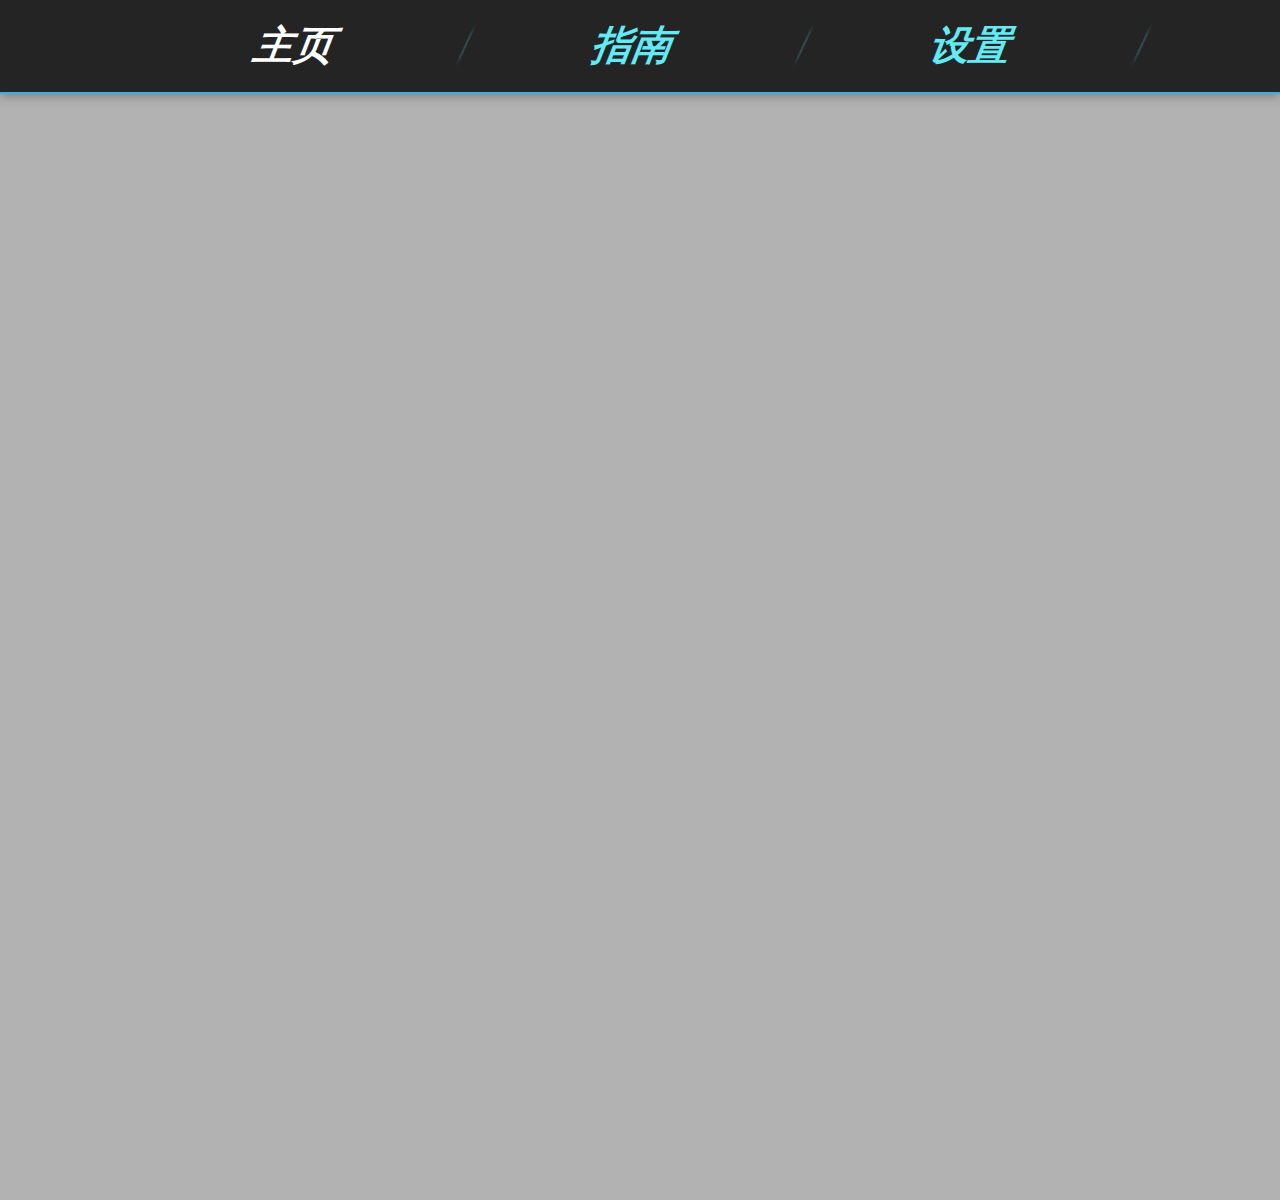
==== pages/index.html @ 0b67ebfc "增加应用信息功能" ====
<!DOCTYPE html>
<html>

<head>
    <meta charset='utf-8'>
    <meta http-equiv="Content-Type" content="text/html; charset=UTF-8">
    <!-- HTTP 1.1 -->
    <meta http-equiv="pragma" content="no-cache">
    <!-- HTTP 1.0 -->
    <meta http-equiv="cache-control" content="no-cache">
    <meta name="applicable-device" content="mobile">
    <meta name="viewport" content="width=device-width,minimum-scale=1.0,maximum-scale=1.0,user-scalable=no">
    <meta name="format-detection" content="telephone=no">
    <meta name="format-detection" content="email=no">
    <meta name="apple-mobile-web-app-capable" content="yes">
    <meta name="apple-mobile-web-status-bar-style" content="black-translucent">

    <title>《崩坏3》漫画</title>
    <link rel="icon" href="https://comic.bh3.com/favicon.ico">
    <link rel="stylesheet" href="../css/index.css">
    <link rel="stylesheet" href="../css/index1.css">
</head>

<body>
    <div id="main-bg"></div>
    <div class="index-container">
        <div class="nav">
            <div class="nav-wrap">
                <div class="nav-list">
                    <div class="nav-list-item active">
                        <div>
                            <div>主页</div>
                        </div>
                    </div>
                    <div class="nav-list-seperator"></div>
                    <div class="nav-list-item">
                        <a href="instructions.html">
                            <div>
                                <div>指南</div>
                            </div>
                        </a>
                    </div>
                    <div class="nav-list-seperator active"></div>
                    <div class="nav-list-item">
                        <a href="settings.html">
                            <div>
                                <div>设置</div>
                            </div>
                        </a>
                    </div>
                </div>
            </div>
        </div>
        <div class="comic-list">
        </div>
        <div class="nav-landscape-padding"></div>
        <div id="version-mark"></div>
    </div>
    <script src="../js/util.js"></script>
    <script src="../js/index.js"></script>
</body>

</html>
---- css/index.css ----
* {
    cursor: url([data-uri]), default;
}

body {
    margin: 0;
}

a {
    text-decoration: none;
    cursor: pointer;
}

a *,
label * {
    cursor: pointer;
}

.index-container {
    background: url(https://www.bh3.com/_nuxt/img/rolebg.6391bd9.jpg) center top no-repeat;
    background-size: cover;
    background-attachment: fixed;
    min-height: 1200px;
    background-blend-mode: darken;
    background-color: rgba(0, 0, 0, 0.3);
}

/* nav */

.nav {
    width: 100%;
    height: 92px;
    background: rgba(0, 0, 0, .8);
    /* position: fixed; */
    top: 0;
    left: 0;
    border-bottom: 2px solid rgba(64, 206, 255, .84);
    -webkit-box-shadow: 0 2px 10px 0 rgba(1, 1, 1, .3);
    box-shadow: 0 2px 10px 0 rgba(1, 1, 1, .3);
    z-index: 998;
    display: -webkit-box;
    display: -ms-flexbox;
    display: flex;
    -webkit-box-align: center;
    -ms-flex-align: center;
    align-items: center;
    -webkit-box-pack: justify;
    -ms-flex-pack: justify;
    justify-content: space-between
}

.nav-wrap {
    display: -webkit-box;
    display: -ms-flexbox;
    display: flex;
    -webkit-box-align: center;
    -ms-flex-align: center;
    align-items: center;
    -webkit-box-pack: justify;
    -ms-flex-pack: justify;
    justify-content: space-between;
    margin: 0 auto;
    width: 100%;
}

.nav .nav-list {
    font-weight: bold;
    color: #62eaf5;
    display: -webkit-box;
    display: -ms-flexbox;
    display: flex;
    font-size: 40px;
    text-align: center;
    margin-left: 10%;
    width: 80%;
    position: relative;
}

.nav .nav-list-item {
    width: 33%;
    cursor: pointer;
    position: relative;
    line-height: 1.2;
}

.nav .nav-list-item div {
    -webkit-transform: skew(-11deg);
    -ms-transform: skew(-11deg);
    transform: skew(-11deg);
    color: #62eaf5;
}

.nav .nav-list-item::after {
    content: "";
    position: absolute;
    width: 25px;
    height: 50px;
    background: url([data-uri]) center center no-repeat;
    background-size: 100% 100%;
    right: -12px;
    top: 50%;
    margin-top: -25px
}

.nav .nav-list-item span {
    font-size: 12px;
    opacity: .3;
    -webkit-transform: skew(-11deg);
    -ms-transform: skew(-11deg);
    transform: skew(-11deg);
    font-weight: bold
}

.nav .nav-list-item.active div,
.nav .nav-list-item:hover {
    color: #fff
}

@media screen and (max-width: 600px) {
    .nav .nav-list {
        font-size: 30px;
        margin-left: 5%;
        width: 90%;
    }
}

.index-title {
    font-size: 3rem;
    font-weight: bold;
    /* color: #96dbff; */
    color: #fff;
    text-align: center;
    padding: 10px 0;
}

.comic-list {
    padding: 10px 20px;
}

@media screen and (min-width: 800px) {
    .comic-list {
        width: 80%;
        margin-left: 10%;
    }
}

/* comic-title */

.comic-title {
    display: -webkit-box;
    display: -ms-flexbox;
    display: flex;
    -webkit-box-align: center;
    -ms-flex-align: center;
    align-items: center;
    -webkit-box-pack: justify;
    -ms-flex-pack: justify;
    justify-content: space-between;
    margin-bottom: 10px;
}

.comic-title>div:first-child {
    font-size: 30px;
    color: #fff;
    -webkit-transform: skew(-11deg);
    -ms-transform: skew(-11deg);
    transform: skew(-11deg);
    font-weight: bold;
    -ms-flex-negative: 0;
    flex-shrink: 0;
    margin-right: 5px;
}

.comic-title>.role-line {
    -webkit-box-flex: 1;
    -ms-flex: 1;
    flex: 1;
    height: 3px;
    background: -o-linear-gradient(right, transparent, rgba(255, 255, 255, 0.5), transparent);
    background: linear-gradient(to left, transparent, rgba(255, 255, 255, 0.5), transparent);
}

.comic-title>div:last-child {
    font-size: 26px;
    opacity: .5;
    font-weight: 400;
    color: #fff;
    -webkit-transform: skew(-11deg);
    -ms-transform: skew(-11deg);
    transform: skew(-11deg);
    -ms-flex-negative: 0;
    flex-shrink: 0;
    margin-left: 5px;
    font-family: Impact, sans-serif;
}

/* comic-item */

.comic-item-deprecated {
    opacity: 0.6;
}

.comic-item-deprecated:hover {
    opacity: 1.0;
}

.comic-title-check {
    display: none;
}

.comic-item-deprecated input {
    display: none;
    position: relative;
}

@media screen and (max-width: 1200px) {
    /* single column */

    .comic-item-deprecated {
        opacity: 1.0;
    }

    .comic-item-deprecated .comic-title {
        cursor: pointer;
    }

    .comic-item-deprecated a {
        display: none;
    }

    .deprecated-check:checked+label+a {
        display: block;
    }

    .comic-title-check {
        -webkit-transform: skew(11deg);
        -ms-transform: skew(11deg);
        transform: skew(11deg);
        display: inline-block;
        user-select: none;
    }

    /*▶ ▷ ◀ ◁ ▲△▼▽ ► ◄ △ ▽*/
    .deprecated-check:checked+label .comic-title-check {
        transform: skew(11deg) rotate(90deg);
    }
}

/* comic-brief */

.comic-brief {
    overflow: hidden;
    margin-bottom: 10px;
}


.comic-cover {
    float: left;
    width: 320px;
    height: 230px;
    border: 1px solid #F5F5F5;
    overflow: hidden;
    border-radius: 8px;
    /* font-size: 0; */
}

.comic-cover img {
    width: 100%;
    display: block;
}

.comic-description {
    font-size: 1.5rem;
    margin-left: 330px;
    line-height: 30px;
    color: #FFF;
    letter-spacing: 2px;
}

.editor-note {
    font-style: italic;
}

@media screen and (max-width: 600px) {
    .comic-title div:first-child {
        font-size: 1.5rem;
    }

    .comic-title div:last-child {
        font-size: 1.2rem;
        /* opacity: .5; */
        /* font-weight: 400; */
    }

    .comic-cover {
        width: 40%;
        height: fit-content;
    }

    .comic-description {
        font-size: 1rem;
        margin-left: 45%;
        line-height: normal;
        letter-spacing: normal;
    }
}

@media screen and (min-width: 1200px) {
    /* double column */

    .comic-cover {
        width: 35%;
        height: 0;
        position: relative;
        padding-bottom: 25.2%;
        max-width: 320px;
        max-height: 230px;
    }

    .comic-cover img {
        width: 100%;
        position: absolute;
    }

    .comic-list {
        display: flex;
        flex-wrap: wrap;
        justify-content: space-between;
        row-gap: 8px;
        column-gap: 4%;
        width: 90%;
        margin-left: 5%;
    }

    .comic-item {
        width: 48%;
        margin-bottom: 0;
    }

    .comic-description {
        margin-left: 37%;
        margin-right: 5%;
    }
}

/* settings */

.popup-wrapper {
    border-radius: 10px;
    padding: 6px;
    background-color: rgba(255, 255, 255, 0.2);
    width: 340px;
    height: 340px;
    position: fixed;
    left: calc(50% - 170px);
    top: calc(50% - 170px);
    backdrop-filter: blur(10px);
}

#menu-config-container {
    width: calc(340px - 10px - 10px);
    height: calc(340px - 10px - 10px);
    display: flex !important;
    flex-direction: column;
    justify-content: space-around;
    background-color: rgba(0, 36, 107, .3);

    /* display: none; */
    border-radius: 10px;
    padding: 10px;
    font-weight: bold;
}

.menu-config-wrapper {
    background-color: rgba(255, 255, 255, .2);
    border-radius: 9px;
    padding: 3px;
}

.menu-config-wrapper>div {
    background-color: rgba(0, 30, 60, .5);
    padding: 10px;
    display: flex;
    flex-direction: row;
    justify-content: space-between;
    border-radius: 6px;
    align-items: center;
    height: 48px;
}

.menu-config-text {}

/* widgets */

.menu-config-text {
    color: white;
    font-size: 20px;
}

.menu-config-wrapper select {
    width: 120px;
    background-color: rgba(52, 152, 219, 0.8);
    color: #fff;
    text-align: center;
    font-size: 20px;
    padding-top: 10px;
    padding-bottom: 10px;
    border-radius: 6px;
    font-weight: bold;
}

.menu-config-wrapper select option {
    appearance: none;
    padding-top: 10px;
    padding-bottom: 10px;
    cursor: default;
}

.menu-config-wrapper input[type="range" i] {
    appearance: none;
    height: 6px;
    margin-bottom: 12px;
    border-radius: 3px;
    background-image: linear-gradient(90deg, rgba(0, 197, 255, 1), rgba(255, 255, 150, 1));
}

.menu-config-wrapper input[type="range" i]::-webkit-slider-thumb {
    appearance: none;
    height: 20px;
    width: 20px;
    background-color: rgba(0, 217, 255, 1);
    border-radius: 10px;
    filter: drop-shadow(0 0 3px rgb(0, 197, 255));
}

.menu-config-wrapper input[type="range" i]::-ms-thumb {
    appearance: none;
    height: 20px;
    width: 20px;
    background-color: rgba(0, 217, 255, 1);
    border-radius: 10px;
    filter: drop-shadow(0 0 3px rgb(0, 197, 255));
}

.menu-config-wrapper input[type="range" i]::-moz-range-thumb {
    appearance: none;
    height: 20px;
    width: 20px;
    background-color: rgba(0, 217, 255, 1);
    border-radius: 10px;
    filter: drop-shadow(0 0 3px rgb(0, 197, 255));
}

.menu-config-wrapper input[type="checkbox" i] {
    appearance: none;
    height: 36px;
    width: 48px;
    background-size: contain;
    background-image: url([data-uri]);
}

.menu-config-wrapper input[type="checkbox" i]:checked {
    background-image: url([data-uri]);
}
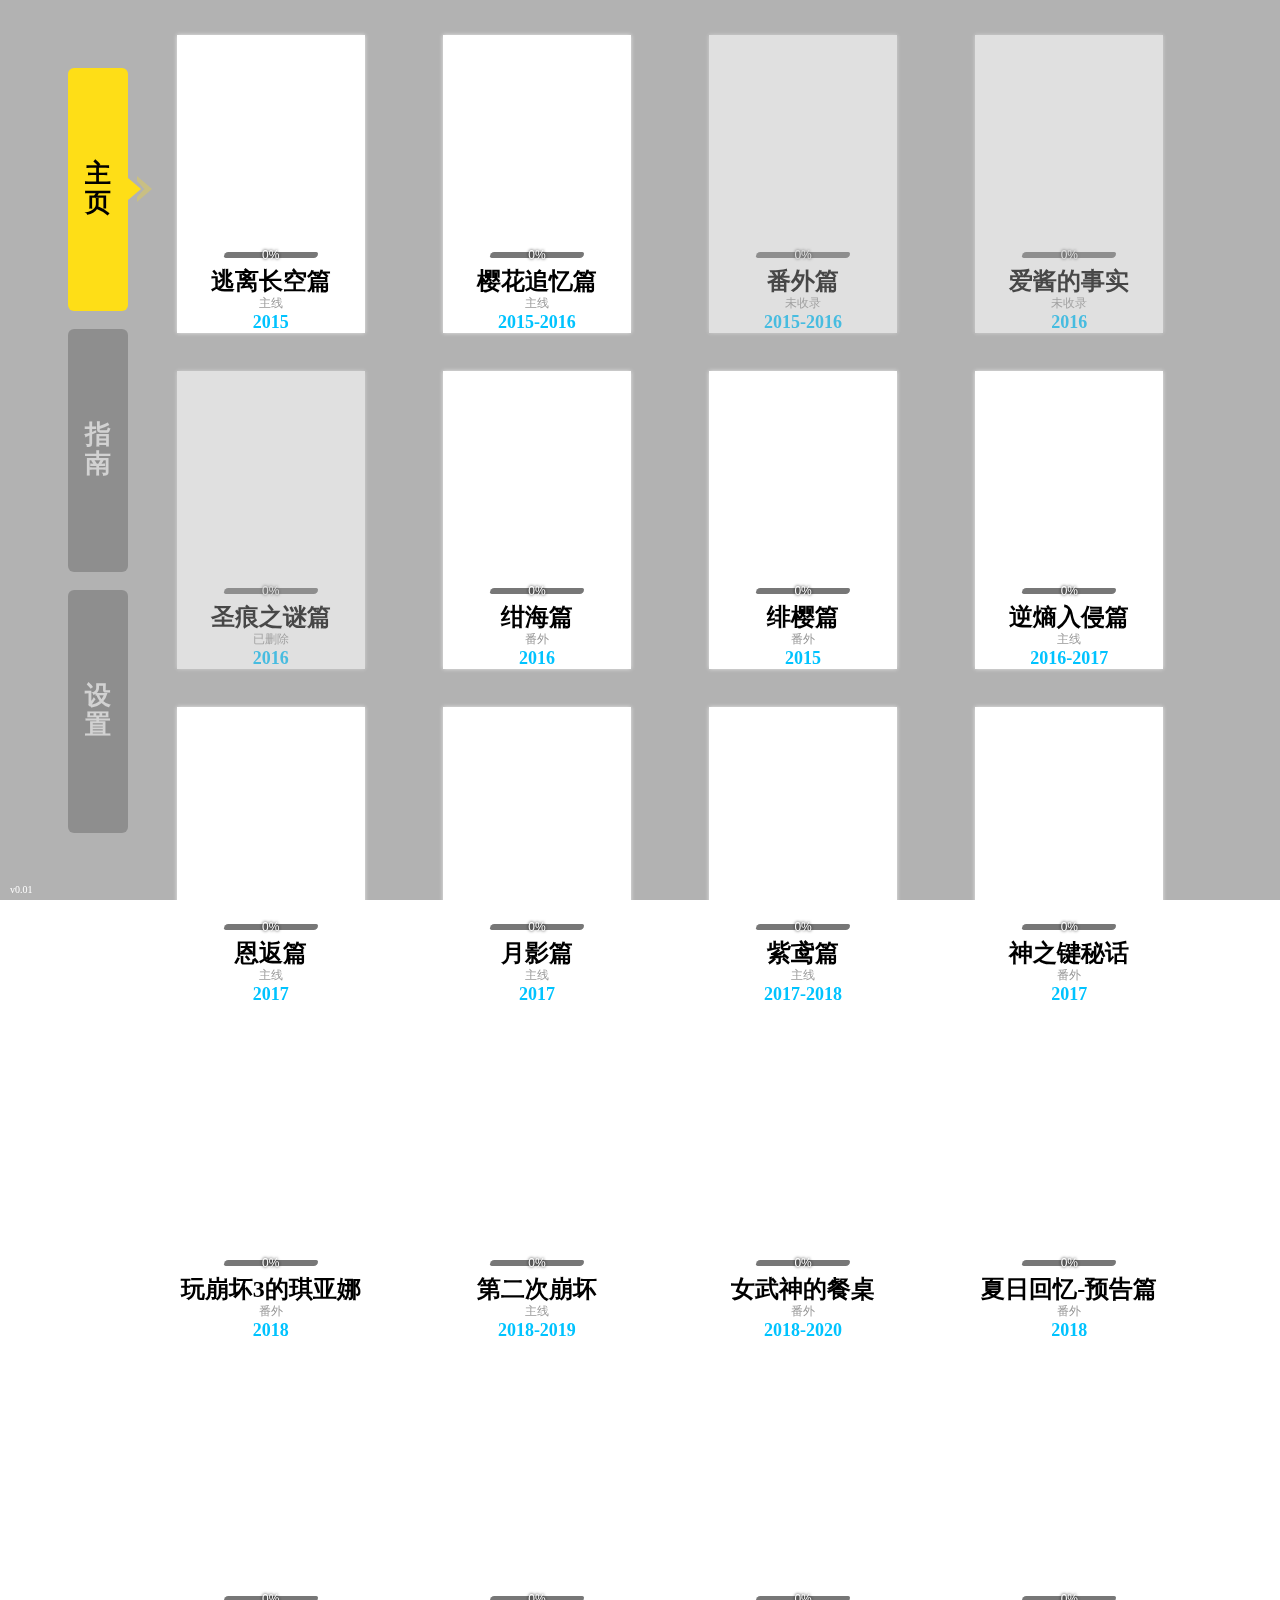
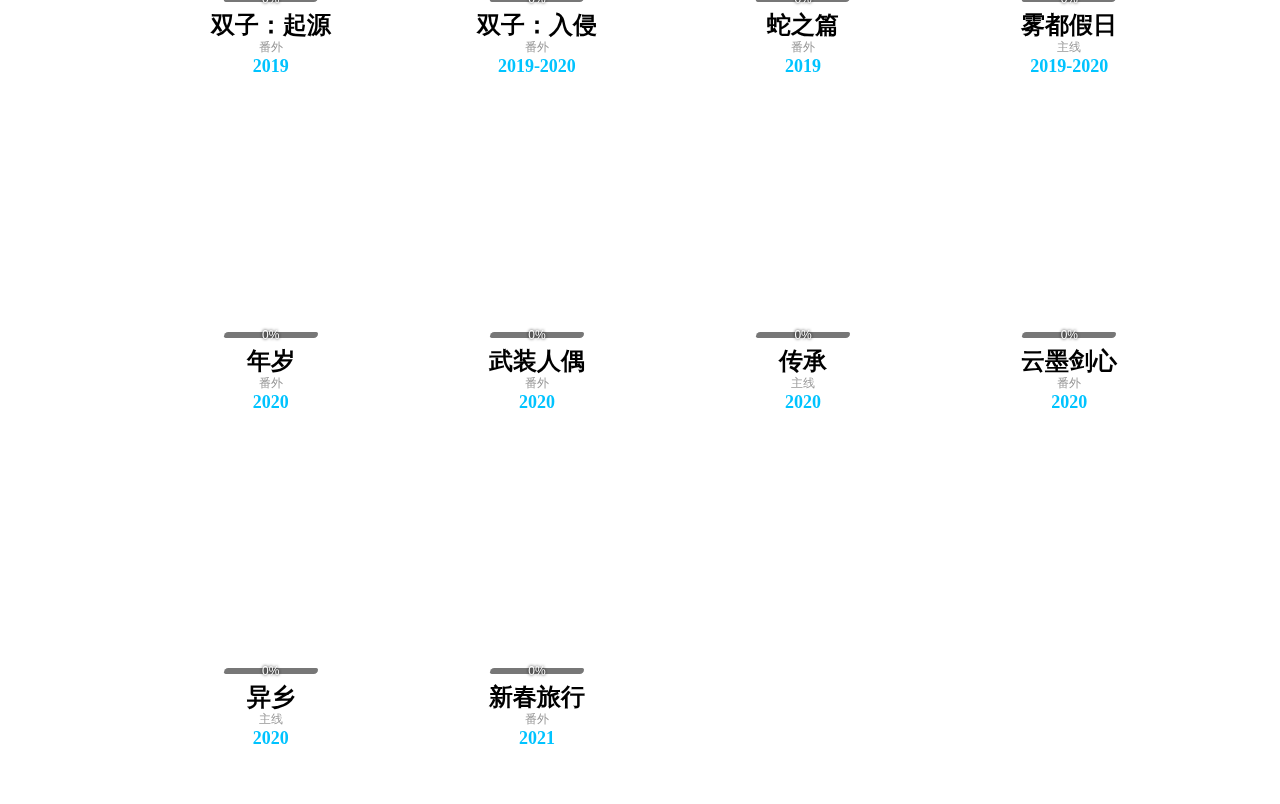
==== commit 94a68c02: "主页整合为单页面" ====
--- a/pages/index.html
+++ b/pages/index.html
@@ -23,37 +23,142 @@
 
 <body>
     <div id="main-bg"></div>
+    <input type="radio" name="page-select" id="page-select-1" value="1" checked>
+    <input type="radio" name="page-select" id="page-select-2" value="2">
+    <input type="radio" name="page-select" id="page-select-3" value="3">
     <div class="index-container">
         <div class="nav">
             <div class="nav-wrap">
                 <div class="nav-list">
-                    <div class="nav-list-item active">
-                        <div>
-                            <div>主页</div>
+                    <label for="page-select-1">
+                        <div class="nav-list-item active">
+                            <div>
+                                <div>主页</div>
+                            </div>
                         </div>
-                    </div>
+                    </label>
                     <div class="nav-list-seperator"></div>
-                    <div class="nav-list-item">
-                        <a href="instructions.html">
+                    <label for="page-select-2">
+                        <div class="nav-list-item">
                             <div>
                                 <div>指南</div>
                             </div>
-                        </a>
-                    </div>
+                        </div>
+                    </label>
                     <div class="nav-list-seperator active"></div>
-                    <div class="nav-list-item">
-                        <a href="settings.html">
+                    <label for="page-select-3">
+                        <div class="nav-list-item">
                             <div>
                                 <div>设置</div>
                             </div>
-                        </a>
-                    </div>
+                        </div>
+                    </label>
                 </div>
             </div>
         </div>
         <div class="comic-list">
         </div>
-        <div class="nav-landscape-padding"></div>
+        <div class="instructions-wrapper">
+            <h1 style="color: #fff;">施工中</h1>
+            <div class="nav-landscape-padding"></div>
+        </div>
+        <div class="config-page-wrapper">
+            <div id="config-page-container">
+                <input type="checkbox" id="check-config-about">
+                <label for="check-config-about">
+                    <div class="menu-config-wrapper config-fold-wrapper">
+                        <div>
+                            <div class="menu-config-text">
+                                关于
+                            </div>
+                            <div>
+                                <div class="fold-marker">
+                                    <svg class="fold-icon" xmlns="http://www.w3.org/2000/svg" viewBox="0 0 48 48">
+                                        <path d="M30.83 14.83L28 12 16 24l12 12 2.83-2.83L21.66 24z" />
+                                    </svg>
+                                </div>
+                            </div>
+                        </div>
+                    </div>
+                </label>
+                <div class="menu-config-wrapper folded">
+                    <div>
+                        <div class="config-about-text">
+                            123123123123123123123123123123123123123<br/>
+                            123123123123123123123123123123123123123<br/>
+                            123123123123123123123123123123123123123<br/>
+                            123123123123123123123123123123123123123<br/>
+                            123123123123123123123123123123123123123<br/>
+                        </div>
+                        <div style="display: none;"></div>
+                    </div>
+                </div>
+                <div class="menu-config-wrapper">
+                    <div>
+                        <div class="menu-config-text" id="menu-config-width-text">
+                            竖版图片宽度
+                        </div>
+                        <div>
+                            <input type="range" id="menu-config-width" value="50" min="20" max="100" step="5">
+                        </div>
+                    </div>
+                </div>
+                <div class="menu-config-wrapper">
+                    <div>
+                        <div class="menu-config-text" id="menu-config-bg-text">
+                            阅读背景颜色
+                        </div>
+                        <div>
+                            <select name="bg-color" id="menu-config-bg">
+                                <option value="#fff" id="menu-config-bg-1">白色</option>
+                                <option value="#000" id="menu-config-bg-2">黑色</option>
+                            </select>
+                        </div>
+                    </div>
+                </div>
+                <div class="menu-config-wrapper">
+                    <div>
+                        <div class="menu-config-text" id="menu-config-bgm-switch-text">
+                            背景音乐开关
+                        </div>
+                        <div>
+                            <input type="checkbox" name="bgm-switch" id="menu-config-bgm-switch" checked="1">
+                        </div>
+                    </div>
+                </div>
+                <div class="menu-config-wrapper">
+                    <div>
+                        <div class="menu-config-text" id="menu-config-volume-text">
+                            背景音乐音量
+                        </div>
+                        <div>
+                            <input type="range" id="menu-config-bgm-volume" value="100" min="0" max="100" step="5">
+                        </div>
+                    </div>
+                </div>
+                <div class="menu-config-wrapper">
+                    <div>
+                        <div class="menu-config-text" id="menu-config-voice-text">
+                            语音音量
+                        </div>
+                        <div>
+                            <input type="range" id="menu-config-voice-volume" value="100" min="0" max="100" step="5">
+                        </div>
+                    </div>
+                </div>
+                <div class="menu-config-wrapper">
+                    <div>
+                        <div class="menu-config-text">
+                            清除本地数据
+                        </div>
+                        <div>
+                            <div class="fold-marker"></div>
+                        </div>
+                    </div>
+                </div>
+                <div class="nav-landscape-padding"></div>
+            </div>
+        </div>
         <div id="version-mark"></div>
     </div>
     <script src="../js/util.js"></script>
--- a/css/index.css
+++ b/css/index.css
@@ -2,8 +2,17 @@
     cursor: url([data-uri]), default;
 }
 
+html {
+    width: 100%;
+    height: 100%;
+    overflow: hidden;
+}
+
 body {
     margin: 0;
+    user-select: none;
+    width: 100%;
+    height: 100%;
 }
 
 a {
@@ -16,139 +25,327 @@
     cursor: pointer;
 }
 
-.index-container {
+#main-bg {
+    position: fixed;
+    z-index: -1;
+    width: 100%;
+    height: 100%;
     background: url(https://www.bh3.com/_nuxt/img/rolebg.6391bd9.jpg) center top no-repeat;
     background-size: cover;
     background-attachment: fixed;
-    min-height: 1200px;
     background-blend-mode: darken;
     background-color: rgba(0, 0, 0, 0.3);
 }
 
-/* nav */
-
-.nav {
+.index-container {
     width: 100%;
-    height: 92px;
-    background: rgba(0, 0, 0, .8);
-    /* position: fixed; */
-    top: 0;
-    left: 0;
-    border-bottom: 2px solid rgba(64, 206, 255, .84);
-    -webkit-box-shadow: 0 2px 10px 0 rgba(1, 1, 1, .3);
-    box-shadow: 0 2px 10px 0 rgba(1, 1, 1, .3);
-    z-index: 998;
-    display: -webkit-box;
-    display: -ms-flexbox;
-    display: flex;
-    -webkit-box-align: center;
-    -ms-flex-align: center;
-    align-items: center;
-    -webkit-box-pack: justify;
-    -ms-flex-pack: justify;
-    justify-content: space-between
-}
-
-.nav-wrap {
-    display: -webkit-box;
-    display: -ms-flexbox;
-    display: flex;
-    -webkit-box-align: center;
-    -ms-flex-align: center;
-    align-items: center;
-    -webkit-box-pack: justify;
-    -ms-flex-pack: justify;
-    justify-content: space-between;
-    margin: 0 auto;
-    width: 100%;
-}
-
-.nav .nav-list {
-    font-weight: bold;
-    color: #62eaf5;
-    display: -webkit-box;
-    display: -ms-flexbox;
-    display: flex;
-    font-size: 40px;
-    text-align: center;
-    margin-left: 10%;
-    width: 80%;
-    position: relative;
-}
-
-.nav .nav-list-item {
-    width: 33%;
-    cursor: pointer;
-    position: relative;
-    line-height: 1.2;
-}
-
-.nav .nav-list-item div {
-    -webkit-transform: skew(-11deg);
-    -ms-transform: skew(-11deg);
-    transform: skew(-11deg);
-    color: #62eaf5;
-}
-
-.nav .nav-list-item::after {
-    content: "";
-    position: absolute;
-    width: 25px;
-    height: 50px;
-    background: url([data-uri]) center center no-repeat;
-    background-size: 100% 100%;
-    right: -12px;
-    top: 50%;
-    margin-top: -25px
-}
-
-.nav .nav-list-item span {
-    font-size: 12px;
-    opacity: .3;
-    -webkit-transform: skew(-11deg);
-    -ms-transform: skew(-11deg);
-    transform: skew(-11deg);
-    font-weight: bold
-}
-
-.nav .nav-list-item.active div,
-.nav .nav-list-item:hover {
-    color: #fff
-}
-
-@media screen and (max-width: 600px) {
+    height: 100%;
+}
+
+/* navigation */
+
+@media screen and (max-width: 800px) {
+    .nav {
+        width: 100%;
+        height: 80px;
+        background: rgba(0, 0, 0, .8);
+        position: fixed;
+        bottom: 0;
+        left: 0;
+        border-top: 2px solid #fede17;
+        z-index: 998;
+        display: flex;
+        align-items: center;
+        justify-content: space-around
+    }
+
+    .nav-wrap {
+        display: flex;
+        align-items: center;
+        justify-content: space-around;
+        flex-direction: row-reverse;
+        justify-content: flex-start;
+        width: 100%;
+        height: 100%;
+    }
+
     .nav .nav-list {
+        position: relative;
+        height: 100%;
+        width: 80%;
+        max-width: 800px;
+        font-weight: bold;
+        color: #62eaf5;
         font-size: 30px;
-        margin-left: 5%;
-        width: 90%;
+        text-align: center;
+        display: flex;
+        flex-direction: row-reverse;
+        justify-content: flex-start;
+    }
+
+    .nav .nav-list>label {
+        width: calc(34% - 15px - 3px);
+        height: 100%;
+    }
+
+    .nav .nav-list label:first-child {
+        width: calc(32% + 30px);
+        height: 100%;
+        margin-right: -30px;
+    }
+
+    .nav .nav-list label:first-child>div>div {
+        margin-right: 10px;
+    }
+
+    .nav .nav-list-item {
+        width: 100%;
+        height: 100%;
+        position: relative;
+        display: flex;
+        align-items: center;
+        justify-content: space-around;
+        transform: skew(-15deg);
+        cursor: pointer;
+        margin-left: -1.5px;
+        margin-right: -1.5px;
+    }
+
+    .nav .nav-list-item>div,
+    .nav .nav-list-item>a>div {
+        color: #d2d2d2;
+        transform: skew(15deg);
+        width: 100%;
+    }
+
+    .nav .nav-list-item>a {
+        width: 100%;
+        height: 100%;
+    }
+
+    .nav .nav-list-item>a>div {
+        display: flex;
+        align-items: center;
+        justify-content: space-around;
+        height: 100%;
+    }
+
+    .nav .nav-list-item.active {
+        background-color: #fede17;
+        cursor: unset;
+    }
+
+    .nav .nav-list-item.active div {
+        color: #000;
+    }
+
+    .nav .nav-list-seperator {
+        height: 100%;
+        width: 3px;
+        transform: skew(-15deg);
+        background-image: none;
+    }
+
+    .nav .nav-list-seperator.active {
+        background-image: linear-gradient(transparent 0% 20%, rgba(127, 127, 127, 0.5) 20% 80%, transparent 80% 100%);
+    }
+
+    .nav-landscape-padding {
+        height: 80px;
+    }
+}
+
+@media screen and (min-width: 800px) {
+    .nav {
+        width: 10%;
+        min-width: calc(120px - 20px);
+        height: 100%;
+        position: fixed;
+        bottom: 0;
+        left: 0;
+        border-top: 2px solid #fede17;
+        z-index: 998;
+        display: flex;
+        align-items: center;
+        justify-content: space-around
+    }
+
+    .nav-wrap {
+        display: flex;
+        align-items: center;
+        justify-content: space-around;
+        flex-direction: column;
+        justify-content: flex-start;
+        width: 100%;
+        height: 100%;
+    }
+
+    .nav .nav-list {
+        position: relative;
+        height: 100%;
+        width: 100%;
+        font-weight: bold;
+        color: #62eaf5;
+        font-size: 26px;
+        text-align: center;
+        display: flex;
+        flex-direction: column;
+        justify-content: center;
+        align-items: flex-end;
+    }
+
+    .nav .nav-list label {
+        width: 60px;
+        height: 27%;
+    }
+
+    .nav .nav-list-item {
+        /* width: 60px; */
+        /* height: 27%; */
+        width: 100%;
+        height: 100%;
+        position: relative;
+        display: flex;
+        align-items: center;
+        justify-content: space-around;
+        cursor: pointer;
+        background-color: rgba(0, 0, 0, 0.2);
+        border-radius: 6px;
+        margin-right: 36px;
+    }
+
+    .nav .nav-list-item>div,
+    .nav .nav-list-item>a>div {
+        color: #d2d2d2;
+        width: 100%;
+    }
+
+    .nav .nav-list-item>div>div,
+    .nav .nav-list-item>a>div>div {
+        width: 40px;
+        word-wrap: break-word;
+        text-align: center;
+        line-height: 1.1;
+    }
+
+    .nav .nav-list-item>a {
+        width: 100%;
+        height: 100%;
+    }
+
+    .nav .nav-list-item>div,
+    .nav .nav-list-item>a>div {
+        display: flex;
+        align-items: center;
+        justify-content: space-around;
+        height: 100%;
+        width: 100%;
+    }
+
+    .nav .nav-list-item.active {
+        background-color: #fede17;
+        cursor: unset;
+    }
+
+    .nav .nav-list-item.active:after {
+        content: ' ';
+        width: 26px;
+        height: 26px;
+        position: absolute;
+        left: 100%;
+        background-repeat: no-repeat;
+        background-size: contain;
+        background-image: url([data-uri]);
+    }
+
+    .nav .nav-list-item.active div {
+        color: #000;
+    }
+
+    .nav .nav-list-seperator {
+        height: 2%;
+        width: 100%;
+        background-image: none;
+    }
+
+    .nav-landscape-padding {
+        height: 0px;
     }
 }
 
 .index-title {
     font-size: 3rem;
     font-weight: bold;
-    /* color: #96dbff; */
     color: #fff;
     text-align: center;
     padding: 10px 0;
 }
 
 .comic-list {
-    padding: 10px 20px;
+    position: absolute;
+    display: flex;
+    visibility: hidden;
+    transform: translateY(60px);
+    flex-wrap: wrap;
+    justify-content: space-between;
+    opacity: 0.1;
+}
+
+@media screen and (max-width: 800px) {
+    .comic-list {
+        padding: 10px 20px;
+    }
 }
 
 @media screen and (min-width: 800px) {
     .comic-list {
         width: 80%;
-        margin-left: 10%;
-    }
+        margin-left: calc(max(10% + 30px, 130px));
+        padding-top: 20px;
+    }
+}
+
+/* navigation select */
+
+body>input {
+    display: none;
+}
+
+#page-select-1:checked+*+*+div .comic-list {
+    visibility: visible;
+    opacity: 1;
+    transform: translateY(0);
+    transition: transform 250ms ease-out, opacity 250ms linear;
+}
+
+#page-select-2:checked+*+div .instructions-wrapper {
+    visibility: visible;
+    opacity: 1;
+    transform: translateY(0);
+    transition: transform 250ms ease-out, opacity 250ms linear;
+}
+
+#page-select-3:checked+div .config-page-wrapper {
+    visibility: visible;
+    opacity: 1;
+    transform: translateY(0);
+    transition: transform 250ms ease-out, opacity 250ms linear;
+}
+
+/* version mark */
+
+#version-mark {
+    position: fixed;
+    left: 10px;
+    bottom: 5px;
+    color: #fff;
+    font-size: 10px;
+    z-index: 1000;
 }
 
 /* comic-title */
 
 .comic-title {
-    display: -webkit-box;
-    display: -ms-flexbox;
     display: flex;
     -webkit-box-align: center;
     -ms-flex-align: center;
@@ -176,7 +373,6 @@
     -ms-flex: 1;
     flex: 1;
     height: 3px;
-    background: -o-linear-gradient(right, transparent, rgba(255, 255, 255, 0.5), transparent);
     background: linear-gradient(to left, transparent, rgba(255, 255, 255, 0.5), transparent);
 }
 
@@ -323,13 +519,8 @@
     }
 
     .comic-list {
-        display: flex;
-        flex-wrap: wrap;
-        justify-content: space-between;
         row-gap: 8px;
         column-gap: 4%;
-        width: 90%;
-        margin-left: 5%;
     }
 
     .comic-item {
@@ -343,7 +534,21 @@
     }
 }
 
-/* settings */
+/* instructions */
+
+.instructions-wrapper {
+    position: absolute;
+    display: flex;
+    visibility: hidden;
+    transform: translateY(60px);
+    opacity: 0.1;
+}
+
+/* settings in window */
+
+#menu-config-window {
+    display: none;
+}
 
 .popup-wrapper {
     border-radius: 10px;
@@ -377,6 +582,13 @@
     padding: 3px;
 }
 
+.menu-config-wrapper>div>:last-child {
+    display: flex;
+    align-items: center;
+    /* justify-content: space-around; */
+    justify-content: flex-end;
+}
+
 .menu-config-wrapper>div {
     background-color: rgba(0, 30, 60, .5);
     padding: 10px;
@@ -388,13 +600,115 @@
     height: 48px;
 }
 
-.menu-config-text {}
+.menu-config-text:before {
+    content: ' ';
+    width: 22px;
+    height: 20px;
+    margin-left: 10px;
+    margin-right: 10px;
+    opacity: 0.3;
+    background-size: contain;
+    background-repeat: no-repeat;
+    background-position: center;
+    background-image: url([data-uri]);
+}
+
+/* settings in page */
+
+.config-page-wrapper {
+    position: absolute;
+    display: flex;
+    visibility: hidden;
+    transform: translateY(60px);
+    opacity: 0.1;
+    width: 100%;
+    align-items: center;
+    justify-content: space-around;
+}
+
+#config-page-container {
+    width: 80%;
+    max-width: 800px;
+    display: flex;
+    flex-direction: column;
+    justify-content: space-around;
+    font-weight: bold;
+    margin-top: 20px;
+    margin-bottom: 20px;
+}
+
+#config-page-container .menu-config-wrapper {
+    margin-top: 3px;
+    margin-bottom: 3px;
+}
+
+#config-page-container .menu-config-wrapper>div>:last-child {
+    width: 35%;
+}
+
+#config-page-container .menu-config-wrapper input[type="range" i] {
+    width: 100%;
+}
+
+.fold-marker {
+    height: 32px;
+    transform: rotate(0);
+    transition: transform 100ms ease-in-out;
+}
+
+.fold-icon {
+    width: 32px;
+    height: 32px;
+    fill: #fff;
+}
+
+.config-fold-wrapper:hover>div {
+    background-color: rgba(0, 45, 90, .5);
+}
+
+#config-page-container>input[type="checkbox"] {
+    display: none;
+}
+
+.menu-config-wrapper.folded {
+    height: 0;
+    padding: 0;
+    overflow: hidden;
+    transition: height 200ms ease-in-out, padding 200ms ease-in-out;
+}
+
+.menu-config-wrapper.folded>div {
+    height: calc(100% - 20px - 6px);
+    margin: 3px;
+    overflow: auto;
+}
+
+#config-page-container>input[type="checkbox"]:checked+label+div {
+    height: 300px;
+    /* padding: 3px; */
+    transition: height 200ms ease-in-out, padding 200ms ease-in-out;
+}
+
+#config-page-container>input[type="checkbox"]:checked+label .fold-marker {
+    transform: rotate(-90deg);
+    transition: transform 100ms ease-in-out;
+}
+
+.config-about-text {
+    color: #fff;
+    font-weight: bold;
+    font-size: 28px;
+    width: 100%;
+    overflow-wrap: break-word;
+}
 
 /* widgets */
 
 .menu-config-text {
     color: white;
-    font-size: 20px;
+    font-size: 18px;
+    display: flex;
+    align-items: center;
 }
 
 .menu-config-wrapper select {
@@ -418,9 +732,8 @@
 
 .menu-config-wrapper input[type="range" i] {
     appearance: none;
-    height: 6px;
-    margin-bottom: 12px;
-    border-radius: 3px;
+    height: 4px;
+    border-radius: 2px;
     background-image: linear-gradient(90deg, rgba(0, 197, 255, 1), rgba(255, 255, 150, 1));
 }
 
--- a/css/index1.css
+++ b/css/index1.css
@@ -0,0 +1,170 @@
+.comic-list.style-1 {
+    flex-wrap: wrap;
+    justify-content: space-around;
+}
+
+.comic-list.style-1>i {
+    width: 188px;
+    margin-left: 5px;
+    margin-right: 5px;
+}
+
+.comic-item-deprecated-1 {
+    opacity: 0.6;
+}
+
+.comic-item-deprecated-1:hover {
+    opacity: 1.0;
+}
+
+.comic-item-1 {
+    width: 188px;
+    filter: drop-shadow(0 0 2px rgba(255, 255, 255, 0.7));
+    margin-top: 15px;
+    margin-bottom: 15px;
+    margin-left: 5px;
+    margin-right: 5px;
+}
+
+.comic-brief-1 {
+    background-color: #fff;
+    color: #000;
+}
+
+.comic-cover-1 {
+    float: none;
+    width: 188px;
+    height: 230px;
+    overflow: hidden;
+    border-radius: 0;
+    /* font-size: 0; */
+    text-align: center;
+    background-size: cover;
+    background-position: center;
+}
+
+.comic-cover-wrapper-1 {
+    position: relative;
+    float: left;
+    left: -50%;
+}
+
+.comic-cover-1 img {
+    height: 230px;
+    display: block;
+}
+
+.comic-title-1 {
+    text-align: center;
+}
+
+.comic-title-1 .comic-title-main {
+    font-size: 24px;
+    font-weight: bold;
+}
+
+.comic-title-1 .comic-title-type {
+    font-size: 12px;
+    color: #999;
+    margin-top: -2px;
+}
+
+.comic-title-1 .comic-title-date {
+    font-size: 18px;
+    font-weight: bold;
+    color: rgb(0, 195, 255);
+}
+
+.comic-title-1 .comic-title-progress-wrapper {
+    height: 0;
+}
+
+.comic-title-1 .comic-title-progress {
+    position: relative;
+    top: -10px;
+    width: 50%;
+    left: 25%;
+    display: flex;
+    align-items: center;
+}
+
+.comic-title-1 .comic-title-progress-bar {
+    position: absolute;
+    height: 6px;
+    width: 100%;
+    border-radius: 5px 2px 5px 2px;
+    background-color: #777;
+}
+
+.comic-title-1 .comic-title-progress-bar::before {
+    display: block;
+    counter-reset: progress var(--precent);
+    content: ' ';
+    width: calc(1% * var(--precent));
+    background-color: rgb(126, 204, 66);
+    white-space: nowrap;
+    overflow: hidden;
+    height: 6px;
+    border-radius: 5px 2px 5px 2px;
+}
+
+.comic-title-1 .comic-title-progress-text {
+    position: absolute;
+    font-size: 12px;
+    color: #fff;
+    width: 100%;
+    filter: drop-shadow(0 0 1.5px rgb(0, 0, 0));
+    font-family: Impact, Haettenschweiler, 'Arial Narrow Bold', sans-serif;
+}
+
+@media screen and (max-width: 500px) {
+    .comic-item-1 {
+        width: calc(50% - 10px) !important;
+    }
+
+    .comic-cover-1 {
+        height: auto !important;
+        width: auto !important;
+        padding-top: 122%;
+    }
+
+    .comic-title-1 .comic-title-main {
+        font-size: 20px;
+    }
+
+    .comic-title-1 .comic-title-type {
+        font-size: 10px;
+    }
+
+    .comic-title-1 .comic-title-date {
+        font-size: 16px;
+    }
+}
+
+@media screen and (max-width: 400px) {
+    .comic-title-1 .comic-title-main {
+        font-size: 18px;
+    }
+
+    .comic-title-1 .comic-title-type {
+        font-size: 9px;
+    }
+
+    .comic-title-1 .comic-title-date {
+        font-size: 14px;
+    }
+}
+
+@media screen and (max-width: 300px) {
+    .comic-title-1 .comic-title-main {
+        font-size: 14px;
+    }
+
+    .comic-title-1 .comic-title-type {
+        font-size: 7px;
+    }
+
+    .comic-title-1 .comic-title-date {
+        font-size: 10px;
+    }
+}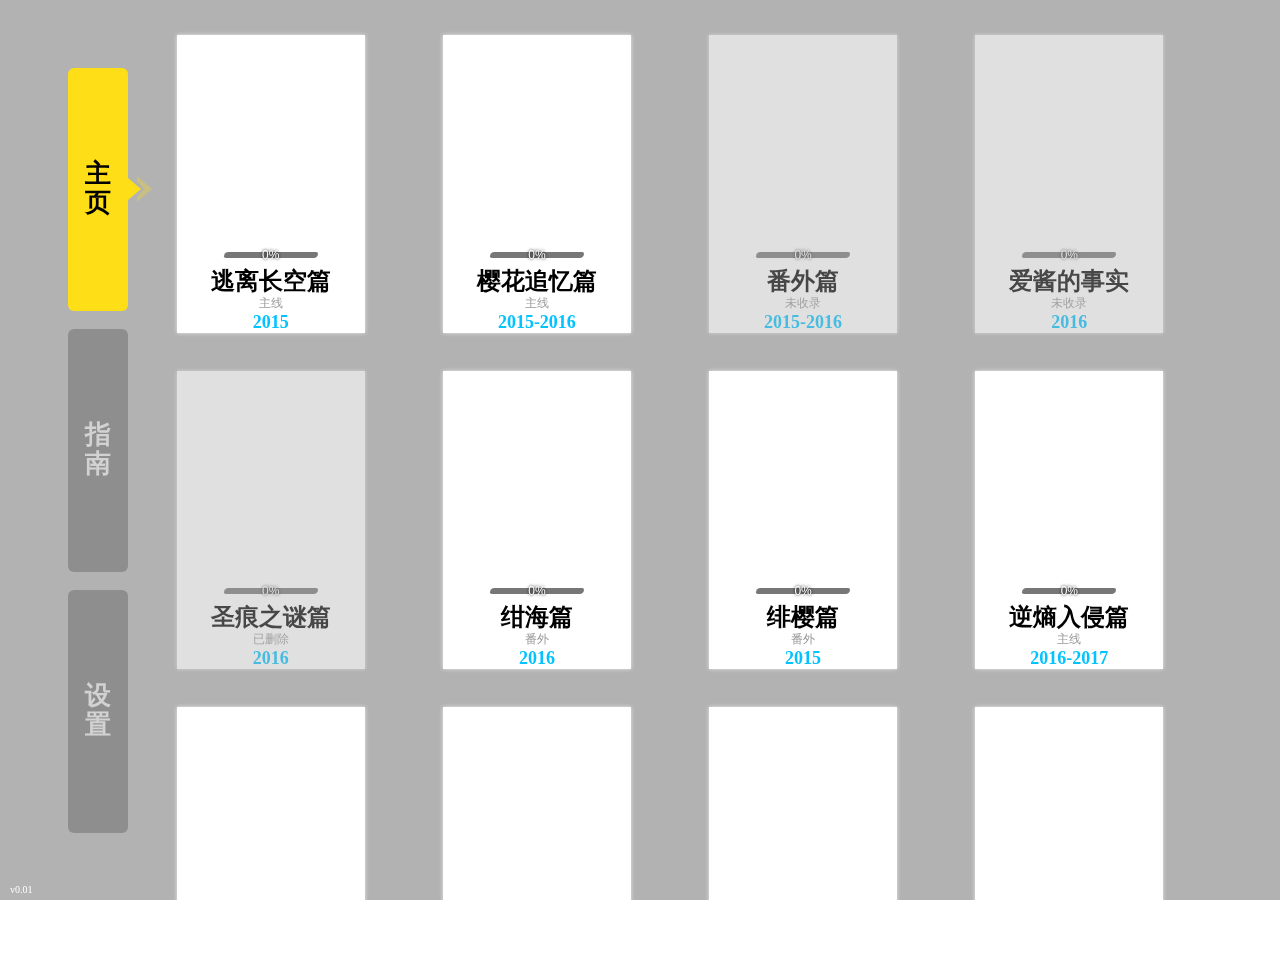
==== commit f6766a1f: "修复导航样式" ====
--- a/pages/index.html
+++ b/pages/index.html
@@ -17,6 +17,7 @@
 
     <title>《崩坏3》漫画</title>
     <link rel="icon" href="https://comic.bh3.com/favicon.ico">
+    <link rel="stylesheet" href="../css/ui.css">
     <link rel="stylesheet" href="../css/index.css">
     <link rel="stylesheet" href="../css/index1.css">
 </head>
@@ -31,13 +32,13 @@
             <div class="nav-wrap">
                 <div class="nav-list">
                     <label for="page-select-1">
-                        <div class="nav-list-item active">
+                        <div class="nav-list-item">
                             <div>
                                 <div>主页</div>
                             </div>
                         </div>
                     </label>
-                    <div class="nav-list-seperator"></div>
+                    <div class="nav-list-seperator" id="nav-list-seperator-1"></div>
                     <label for="page-select-2">
                         <div class="nav-list-item">
                             <div>
@@ -45,7 +46,7 @@
                             </div>
                         </div>
                     </label>
-                    <div class="nav-list-seperator active"></div>
+                    <div class="nav-list-seperator" id="nav-list-seperator-2"></div>
                     <label for="page-select-3">
                         <div class="nav-list-item">
                             <div>
@@ -56,107 +57,115 @@
                 </div>
             </div>
         </div>
-        <div class="comic-list">
+        <div class="comic-list-wrapper">
+            <div class="comic-list">
+            </div>
+            <div class="nav-landscape-padding"></div>
         </div>
         <div class="instructions-wrapper">
-            <h1 style="color: #fff;">施工中</h1>
-            <div class="nav-landscape-padding"></div>
+            <div class="instructions-page">
+                <h1 style="color: #fff;">施工中</h1>
+                <div class="nav-landscape-padding"></div>
+            </div>
         </div>
         <div class="config-page-wrapper">
-            <div id="config-page-container">
-                <input type="checkbox" id="check-config-about">
-                <label for="check-config-about">
-                    <div class="menu-config-wrapper config-fold-wrapper">
-                        <div>
-                            <div class="menu-config-text">
-                                关于
-                            </div>
+            <div class="config-page">
+                <div id="config-page-container">
+                    <input type="checkbox" id="check-config-about">
+                    <label for="check-config-about">
+                        <div class="menu-config-wrapper config-fold-wrapper">
                             <div>
-                                <div class="fold-marker">
-                                    <svg class="fold-icon" xmlns="http://www.w3.org/2000/svg" viewBox="0 0 48 48">
-                                        <path d="M30.83 14.83L28 12 16 24l12 12 2.83-2.83L21.66 24z" />
-                                    </svg>
+                                <div class="menu-config-text">
+                                    关于
+                                </div>
+                                <div>
+                                    <div class="fold-marker">
+                                        <svg class="fold-icon" xmlns="http://www.w3.org/2000/svg" viewBox="0 0 48 48">
+                                            <path d="M30.83 14.83L28 12 16 24l12 12 2.83-2.83L21.66 24z" />
+                                        </svg>
+                                    </div>
                                 </div>
                             </div>
                         </div>
-                    </div>
-                </label>
-                <div class="menu-config-wrapper folded">
-                    <div>
-                        <div class="config-about-text">
-                            123123123123123123123123123123123123123<br/>
-                            123123123123123123123123123123123123123<br/>
-                            123123123123123123123123123123123123123<br/>
-                            123123123123123123123123123123123123123<br/>
-                            123123123123123123123123123123123123123<br/>
-                        </div>
-                        <div style="display: none;"></div>
-                    </div>
-                </div>
-                <div class="menu-config-wrapper">
-                    <div>
-                        <div class="menu-config-text" id="menu-config-width-text">
-                            竖版图片宽度
-                        </div>
+                    </label>
+                    <div class="menu-config-wrapper folded">
                         <div>
-                            <input type="range" id="menu-config-width" value="50" min="20" max="100" step="5">
+                            <div class="config-about-text">
+                                123123123123123123123123123123123123123<br />
+                                123123123123123123123123123123123123123<br />
+                                123123123123123123123123123123123123123<br />
+                                123123123123123123123123123123123123123<br />
+                                123123123123123123123123123123123123123<br />
+                            </div>
+                            <div style="display: none;"></div>
                         </div>
                     </div>
-                </div>
-                <div class="menu-config-wrapper">
-                    <div>
-                        <div class="menu-config-text" id="menu-config-bg-text">
-                            阅读背景颜色
-                        </div>
+                    <div class="menu-config-wrapper">
                         <div>
-                            <select name="bg-color" id="menu-config-bg">
-                                <option value="#fff" id="menu-config-bg-1">白色</option>
-                                <option value="#000" id="menu-config-bg-2">黑色</option>
-                            </select>
+                            <div class="menu-config-text" id="menu-config-width-text">
+                                竖版图片宽度
+                            </div>
+                            <div>
+                                <input type="range" id="menu-config-width" value="50" min="20" max="100" step="5">
+                            </div>
                         </div>
                     </div>
-                </div>
-                <div class="menu-config-wrapper">
-                    <div>
-                        <div class="menu-config-text" id="menu-config-bgm-switch-text">
-                            背景音乐开关
-                        </div>
+                    <div class="menu-config-wrapper">
                         <div>
-                            <input type="checkbox" name="bgm-switch" id="menu-config-bgm-switch" checked="1">
+                            <div class="menu-config-text" id="menu-config-bg-text">
+                                阅读背景颜色
+                            </div>
+                            <div>
+                                <select name="bg-color" id="menu-config-bg">
+                                    <option value="#fff" id="menu-config-bg-1">白色</option>
+                                    <option value="#000" id="menu-config-bg-2">黑色</option>
+                                </select>
+                            </div>
                         </div>
                     </div>
-                </div>
-                <div class="menu-config-wrapper">
-                    <div>
-                        <div class="menu-config-text" id="menu-config-volume-text">
-                            背景音乐音量
-                        </div>
+                    <div class="menu-config-wrapper">
                         <div>
-                            <input type="range" id="menu-config-bgm-volume" value="100" min="0" max="100" step="5">
+                            <div class="menu-config-text" id="menu-config-bgm-switch-text">
+                                背景音乐开关
+                            </div>
+                            <div>
+                                <input type="checkbox" name="bgm-switch" id="menu-config-bgm-switch" checked="1">
+                            </div>
                         </div>
                     </div>
-                </div>
-                <div class="menu-config-wrapper">
-                    <div>
-                        <div class="menu-config-text" id="menu-config-voice-text">
-                            语音音量
-                        </div>
+                    <div class="menu-config-wrapper">
                         <div>
-                            <input type="range" id="menu-config-voice-volume" value="100" min="0" max="100" step="5">
+                            <div class="menu-config-text" id="menu-config-volume-text">
+                                背景音乐音量
+                            </div>
+                            <div>
+                                <input type="range" id="menu-config-bgm-volume" value="100" min="0" max="100" step="5">
+                            </div>
                         </div>
                     </div>
-                </div>
-                <div class="menu-config-wrapper">
-                    <div>
-                        <div class="menu-config-text">
-                            清除本地数据
-                        </div>
+                    <div class="menu-config-wrapper">
                         <div>
-                            <div class="fold-marker"></div>
+                            <div class="menu-config-text" id="menu-config-voice-text">
+                                语音音量
+                            </div>
+                            <div>
+                                <input type="range" id="menu-config-voice-volume" value="100" min="0" max="100"
+                                    step="5">
+                            </div>
                         </div>
                     </div>
+                    <div class="menu-config-wrapper">
+                        <div>
+                            <div class="menu-config-text">
+                                清除本地数据
+                            </div>
+                            <div>
+                                <div class="fold-marker"></div>
+                            </div>
+                        </div>
+                    </div>
+                    <div class="nav-landscape-padding"></div>
                 </div>
-                <div class="nav-landscape-padding"></div>
             </div>
         </div>
         <div id="version-mark"></div>
--- a/css/ui.css
+++ b/css/ui.css
@@ -0,0 +1,20 @@
+/* scrollbar */
+
+::-webkit-scrollbar {
+    width: 16px;
+    background-color: rgba(0, 0, 0, .3);
+}
+
+::-webkit-scrollbar-thumb {
+    background-color: rgba(0, 0, 0, .3);
+}
+
+:hover::-webkit-scrollbar-thumb {
+    background-color: rgba(0, 0, 0, .4);
+    -webkit-box-shadow: inset 1px 1px 0 rgba(0, 0, 0, .1);
+}
+
+::-webkit-scrollbar-thumb:hover {
+    background-color: rgba(0, 0, 0, .5);
+    -webkit-box-shadow: inset 1px 1px 0 rgba(0, 0, 0, .1);
+}--- a/css/index.css
+++ b/css/index.css
@@ -56,7 +56,8 @@
         z-index: 998;
         display: flex;
         align-items: center;
-        justify-content: space-around
+        justify-content: space-around;
+        --img-hint: none;
     }
 
     .nav-wrap {
@@ -130,24 +131,11 @@
         height: 100%;
     }
 
-    .nav .nav-list-item.active {
-        background-color: #fede17;
-        cursor: unset;
-    }
-
-    .nav .nav-list-item.active div {
-        color: #000;
-    }
-
     .nav .nav-list-seperator {
         height: 100%;
         width: 3px;
         transform: skew(-15deg);
         background-image: none;
-    }
-
-    .nav .nav-list-seperator.active {
-        background-image: linear-gradient(transparent 0% 20%, rgba(127, 127, 127, 0.5) 20% 80%, transparent 80% 100%);
     }
 
     .nav-landscape-padding {
@@ -167,7 +155,8 @@
         z-index: 998;
         display: flex;
         align-items: center;
-        justify-content: space-around
+        justify-content: space-around;
+        --img-hint: url([data-uri]);
     }
 
     .nav-wrap {
@@ -200,8 +189,6 @@
     }
 
     .nav .nav-list-item {
-        /* width: 60px; */
-        /* height: 27%; */
         width: 100%;
         height: 100%;
         position: relative;
@@ -242,12 +229,89 @@
         width: 100%;
     }
 
-    .nav .nav-list-item.active {
-        background-color: #fede17;
-        cursor: unset;
-    }
-
-    .nav .nav-list-item.active:after {
+    .nav .nav-list-seperator {
+        height: 2%;
+        width: 100%;
+        background-image: none;
+    }
+
+    .nav-landscape-padding {
+        height: 0px;
+    }
+}
+
+.index-title {
+    font-size: 3rem;
+    font-weight: bold;
+    color: #fff;
+    text-align: center;
+    padding: 10px 0;
+}
+
+.comic-list-wrapper {
+    position: absolute;
+    display: block;
+    visibility: hidden;
+    transform: translateY(60px);
+    opacity: 0.1;
+    width: 100%;
+    height: 100%;
+    overflow: auto;
+}
+
+.comic-list {
+    display: flex;
+    flex-wrap: wrap;
+    justify-content: space-between;
+}
+
+@media screen and (max-width: 800px) {
+    .comic-list {
+        padding: 10px 20px;
+    }
+}
+
+@media screen and (min-width: 800px) {
+    .comic-list {
+        width: 80%;
+        margin-left: calc(max(10% + 30px, 130px));
+        padding-top: 20px;
+    }
+}
+
+/* navigation select */
+
+body>input {
+    display: none;
+}
+
+#page-select-1:checked+*+*+div .comic-list-wrapper,
+#page-select-2:checked+*+div .instructions-wrapper,
+#page-select-3:checked+div .config-page-wrapper {
+    visibility: visible;
+    opacity: 1;
+    transform: translateY(0);
+    transition: transform 250ms ease-out, opacity 250ms linear;
+}
+
+#page-select-1:checked+*+*+div label[for="page-select-1"] .nav-list-item,
+#page-select-2:checked+*+div label[for="page-select-2"] .nav-list-item,
+#page-select-3:checked+div label[for="page-select-3"] .nav-list-item {
+    background-color: #fede17;
+    cursor: unset;
+}
+
+#page-select-1:checked+*+*+div label[for="page-select-1"] .nav-list-item div,
+#page-select-2:checked+*+div label[for="page-select-2"] .nav-list-item div,
+#page-select-3:checked+div label[for="page-select-3"] .nav-list-item div {
+    color: #000;
+}
+
+@media screen and (min-width: 800px) {
+
+    #page-select-1:checked+*+*+div label[for="page-select-1"] .nav-list-item:after,
+    #page-select-2:checked+*+div label[for="page-select-2"] .nav-list-item:after,
+    #page-select-3:checked+div label[for="page-select-3"] .nav-list-item:after {
         content: ' ';
         width: 26px;
         height: 26px;
@@ -255,81 +319,16 @@
         left: 100%;
         background-repeat: no-repeat;
         background-size: contain;
-        background-image: url([data-uri]);
-    }
-
-    .nav .nav-list-item.active div {
-        color: #000;
-    }
-
-    .nav .nav-list-seperator {
-        height: 2%;
-        width: 100%;
-        background-image: none;
-    }
-
-    .nav-landscape-padding {
-        height: 0px;
-    }
-}
-
-.index-title {
-    font-size: 3rem;
-    font-weight: bold;
-    color: #fff;
-    text-align: center;
-    padding: 10px 0;
-}
-
-.comic-list {
-    position: absolute;
-    display: flex;
-    visibility: hidden;
-    transform: translateY(60px);
-    flex-wrap: wrap;
-    justify-content: space-between;
-    opacity: 0.1;
+        background-image: var(--img-hint);
+    }
 }
 
 @media screen and (max-width: 800px) {
-    .comic-list {
-        padding: 10px 20px;
-    }
-}
-
-@media screen and (min-width: 800px) {
-    .comic-list {
-        width: 80%;
-        margin-left: calc(max(10% + 30px, 130px));
-        padding-top: 20px;
-    }
-}
-
-/* navigation select */
-
-body>input {
-    display: none;
-}
-
-#page-select-1:checked+*+*+div .comic-list {
-    visibility: visible;
-    opacity: 1;
-    transform: translateY(0);
-    transition: transform 250ms ease-out, opacity 250ms linear;
-}
-
-#page-select-2:checked+*+div .instructions-wrapper {
-    visibility: visible;
-    opacity: 1;
-    transform: translateY(0);
-    transition: transform 250ms ease-out, opacity 250ms linear;
-}
-
-#page-select-3:checked+div .config-page-wrapper {
-    visibility: visible;
-    opacity: 1;
-    transform: translateY(0);
-    transition: transform 250ms ease-out, opacity 250ms linear;
+
+    #page-select-1:checked+*+*+div #nav-list-seperator-2,
+    #page-select-3:checked+div #nav-list-seperator-1 {
+        background-image: linear-gradient(transparent 0% 20%, rgba(127, 127, 127, 0.5) 20% 80%, transparent 80% 100%);
+    }
 }
 
 /* version mark */
@@ -484,8 +483,6 @@
 
     .comic-title div:last-child {
         font-size: 1.2rem;
-        /* opacity: .5; */
-        /* font-weight: 400; */
     }
 
     .comic-cover {
@@ -538,10 +535,19 @@
 
 .instructions-wrapper {
     position: absolute;
-    display: flex;
+    display: block;
     visibility: hidden;
     transform: translateY(60px);
     opacity: 0.1;
+    width: 100%;
+    height: 100%;
+}
+
+@media screen and (min-width: 800px) {
+
+    .instructions-page {
+        margin-left: calc(max(10% + 30px, 130px));
+    }
 }
 
 /* settings in window */
@@ -617,10 +623,17 @@
 
 .config-page-wrapper {
     position: absolute;
-    display: flex;
+    display: block;
     visibility: hidden;
     transform: translateY(60px);
     opacity: 0.1;
+    width: 100%;
+    height: 100%;
+    overflow: auto;
+}
+
+.config-page {
+    display: flex;
     width: 100%;
     align-items: center;
     justify-content: space-around;
@@ -637,6 +650,17 @@
     margin-bottom: 20px;
 }
 
+@media screen and (min-width: 800px) {
+    .config-page {
+        width: 80%;
+        margin-left: calc(max(10% + 30px, 130px));
+    }
+
+    #config-page-container {
+        width: 100%;
+    }
+}
+
 #config-page-container .menu-config-wrapper {
     margin-top: 3px;
     margin-bottom: 3px;
@@ -681,11 +705,11 @@
     height: calc(100% - 20px - 6px);
     margin: 3px;
     overflow: auto;
+    display: block;
 }
 
 #config-page-container>input[type="checkbox"]:checked+label+div {
     height: 300px;
-    /* padding: 3px; */
     transition: height 200ms ease-in-out, padding 200ms ease-in-out;
 }
 
@@ -700,6 +724,7 @@
     font-size: 28px;
     width: 100%;
     overflow-wrap: break-word;
+    line-height: 1;
 }
 
 /* widgets */
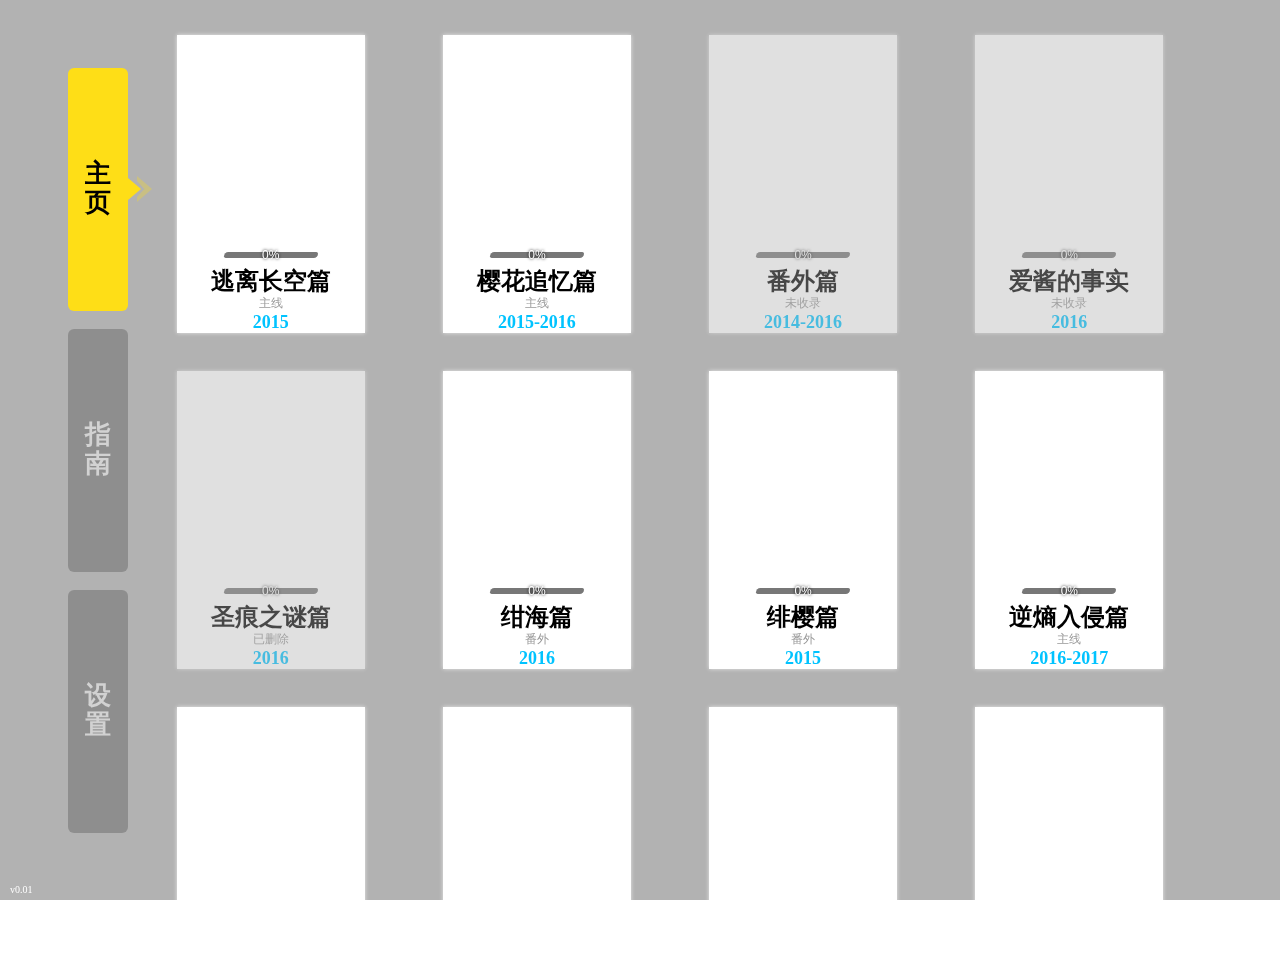
==== commit 774d6949: "增加剧情关系图" ====
--- a/pages/index.html
+++ b/pages/index.html
@@ -17,12 +17,17 @@
 
     <title>《崩坏3》漫画</title>
     <link rel="icon" href="https://comic.bh3.com/favicon.ico">
+    <link rel="stylesheet" href="../css/viewer.min.css">
     <link rel="stylesheet" href="../css/ui.css">
     <link rel="stylesheet" href="../css/index.css">
     <link rel="stylesheet" href="../css/index1.css">
+    <script src="../js/modernizr-custom.js"></script>
+    <script src="../js/echarts.min.js"></script>
+    <script src="../js/viewer.min.js"></script>
 </head>
 
 <body>
+    <script src="../js/preload.js"></script>
     <div id="main-bg"></div>
     <input type="radio" name="page-select" id="page-select-1" value="1" checked>
     <input type="radio" name="page-select" id="page-select-2" value="2">
@@ -64,7 +69,29 @@
         </div>
         <div class="instructions-wrapper">
             <div class="instructions-page">
-                <h1 style="color: #fff;">施工中</h1>
+                <div class="ins-folded-item">
+                    <input type="checkbox" id="check-ins-content-1" class="folded-check">
+                    <label for="check-ins-content-1">
+                        <div class="ins-folded-title">
+                            <div>
+                                <div class="ins-folded-check">▶</div>
+                                剧情关系图
+                            </div>
+                            <div class="role-line"></div>
+                        </div>
+                    </label>
+                    <div class="ins-content-wrapper">
+                        <div>
+                            本图为《崩坏3》漫画与其他剧情内容的关系图。其中箭头表示具有较强的前置关联，所有内容按推出时间从上到下排列，从左到右依次为漫画、游戏、视觉小说和动画。读者可依据此图决定漫画的阅读时机与顺序（推荐按推出时间阅读所有内容）。
+                        </div>
+                        <div id="ins-img-wrapper-1">
+                            <img src="../res/img/relations.png">
+                        </div>
+                    </div>
+                </div>
+                <div id="chart-relation-wrapper">
+                    <div id="chart-relation"></div>
+                </div>
                 <div class="nav-landscape-padding"></div>
             </div>
         </div>
--- a/css/viewer.min.css
+++ b/css/viewer.min.css
@@ -0,0 +1,9 @@
+/*!
+ * Viewer.js v1.10.2
+ * https://fengyuanchen.github.io/viewerjs
+ *
+ * Copyright 2015-present Chen Fengyuan
+ * Released under the MIT license
+ *
+ * Date: 2021-10-22T13:59:46.805Z
+ */.viewer-close:before,.viewer-flip-horizontal:before,.viewer-flip-vertical:before,.viewer-fullscreen-exit:before,.viewer-fullscreen:before,.viewer-next:before,.viewer-one-to-one:before,.viewer-play:before,.viewer-prev:before,.viewer-reset:before,.viewer-rotate-left:before,.viewer-rotate-right:before,.viewer-zoom-in:before,.viewer-zoom-out:before{background-image:url("[data-uri]");background-repeat:no-repeat;background-size:280px;color:transparent;display:block;font-size:0;height:20px;line-height:0;width:20px}.viewer-zoom-in:before{background-position:0 0;content:"Zoom In"}.viewer-zoom-out:before{background-position:-20px 0;content:"Zoom Out"}.viewer-one-to-one:before{background-position:-40px 0;content:"One to One"}.viewer-reset:before{background-position:-60px 0;content:"Reset"}.viewer-prev:before{background-position:-80px 0;content:"Previous"}.viewer-play:before{background-position:-100px 0;content:"Play"}.viewer-next:before{background-position:-120px 0;content:"Next"}.viewer-rotate-left:before{background-position:-140px 0;content:"Rotate Left"}.viewer-rotate-right:before{background-position:-160px 0;content:"Rotate Right"}.viewer-flip-horizontal:before{background-position:-180px 0;content:"Flip Horizontal"}.viewer-flip-vertical:before{background-position:-200px 0;content:"Flip Vertical"}.viewer-fullscreen:before{background-position:-220px 0;content:"Enter Full Screen"}.viewer-fullscreen-exit:before{background-position:-240px 0;content:"Exit Full Screen"}.viewer-close:before{background-position:-260px 0;content:"Close"}.viewer-container{-webkit-tap-highlight-color:transparent;-webkit-touch-callout:none;bottom:0;direction:ltr;font-size:0;left:0;line-height:0;overflow:hidden;position:absolute;right:0;top:0;-ms-touch-action:none;touch-action:none;-webkit-user-select:none;-moz-user-select:none;-ms-user-select:none;user-select:none}.viewer-container::-moz-selection,.viewer-container ::-moz-selection{background-color:transparent}.viewer-container::selection,.viewer-container ::selection{background-color:transparent}.viewer-container:focus{outline:0}.viewer-container img{display:block;height:auto;max-height:none!important;max-width:none!important;min-height:0!important;min-width:0!important;width:100%}.viewer-canvas{bottom:0;left:0;overflow:hidden;position:absolute;right:0;top:0}.viewer-canvas>img{height:auto;margin:15px auto;max-width:90%!important;width:auto}.viewer-footer{bottom:0;left:0;overflow:hidden;position:absolute;right:0;text-align:center}.viewer-navbar{background-color:rgba(0,0,0,.5);overflow:hidden}.viewer-list{-webkit-box-sizing:content-box;box-sizing:content-box;height:50px;margin:0;overflow:hidden;padding:1px 0}.viewer-list>li{color:transparent;cursor:pointer;float:left;font-size:0;height:50px;line-height:0;opacity:.5;overflow:hidden;-webkit-transition:opacity .15s;transition:opacity .15s;width:30px}.viewer-list>li:focus,.viewer-list>li:hover{opacity:.75}.viewer-list>li:focus{outline:0}.viewer-list>li+li{margin-left:1px}.viewer-list>.viewer-loading{position:relative}.viewer-list>.viewer-loading:after{border-width:2px;height:20px;margin-left:-10px;margin-top:-10px;width:20px}.viewer-list>.viewer-active,.viewer-list>.viewer-active:focus,.viewer-list>.viewer-active:hover{opacity:1}.viewer-player{background-color:#000;bottom:0;cursor:none;display:none;right:0;z-index:1}.viewer-player,.viewer-player>img{left:0;position:absolute;top:0}.viewer-toolbar>ul{display:inline-block;margin:0 auto 5px;overflow:hidden;padding:6px 3px}.viewer-toolbar>ul>li{background-color:rgba(0,0,0,.5);border-radius:50%;cursor:pointer;float:left;height:24px;overflow:hidden;-webkit-transition:background-color .15s;transition:background-color .15s;width:24px}.viewer-toolbar>ul>li:focus,.viewer-toolbar>ul>li:hover{background-color:rgba(0,0,0,.8)}.viewer-toolbar>ul>li:focus{-webkit-box-shadow:0 0 3px #fff;box-shadow:0 0 3px #fff;outline:0;position:relative;z-index:1}.viewer-toolbar>ul>li:before{margin:2px}.viewer-toolbar>ul>li+li{margin-left:1px}.viewer-toolbar>ul>.viewer-small{height:18px;margin-bottom:3px;margin-top:3px;width:18px}.viewer-toolbar>ul>.viewer-small:before{margin:-1px}.viewer-toolbar>ul>.viewer-large{height:30px;margin-bottom:-3px;margin-top:-3px;width:30px}.viewer-toolbar>ul>.viewer-large:before{margin:5px}.viewer-tooltip{background-color:rgba(0,0,0,.8);border-radius:10px;color:#fff;display:none;font-size:12px;height:20px;left:50%;line-height:20px;margin-left:-25px;margin-top:-10px;position:absolute;text-align:center;top:50%;width:50px}.viewer-title{color:#ccc;display:inline-block;font-size:12px;line-height:1.2;margin:0 5% 5px;max-width:90%;opacity:.8;overflow:hidden;text-overflow:ellipsis;-webkit-transition:opacity .15s;transition:opacity .15s;white-space:nowrap}.viewer-title:hover{opacity:1}.viewer-button{background-color:rgba(0,0,0,.5);border-radius:50%;cursor:pointer;height:80px;overflow:hidden;position:absolute;right:-40px;top:-40px;-webkit-transition:background-color .15s;transition:background-color .15s;width:80px}.viewer-button:focus,.viewer-button:hover{background-color:rgba(0,0,0,.8)}.viewer-button:focus{-webkit-box-shadow:0 0 3px #fff;box-shadow:0 0 3px #fff;outline:0}.viewer-button:before{bottom:15px;left:15px;position:absolute}.viewer-fixed{position:fixed}.viewer-open{overflow:hidden}.viewer-show{display:block}.viewer-hide{display:none}.viewer-backdrop{background-color:rgba(0,0,0,.5)}.viewer-invisible{visibility:hidden}.viewer-move{cursor:move;cursor:-webkit-grab;cursor:grab}.viewer-fade{opacity:0}.viewer-in{opacity:1}.viewer-transition{-webkit-transition:all .3s;transition:all .3s}@-webkit-keyframes viewer-spinner{0%{-webkit-transform:rotate(0deg);transform:rotate(0deg)}to{-webkit-transform:rotate(1turn);transform:rotate(1turn)}}@keyframes viewer-spinner{0%{-webkit-transform:rotate(0deg);transform:rotate(0deg)}to{-webkit-transform:rotate(1turn);transform:rotate(1turn)}}.viewer-loading:after{-webkit-animation:viewer-spinner 1s linear infinite;animation:viewer-spinner 1s linear infinite;border:4px solid hsla(0,0%,100%,.1);border-left-color:hsla(0,0%,100%,.5);border-radius:50%;content:"";display:inline-block;height:40px;left:50%;margin-left:-20px;margin-top:-20px;position:absolute;top:50%;width:40px;z-index:1}@media (max-width:767px){.viewer-hide-xs-down{display:none}}@media (max-width:991px){.viewer-hide-sm-down{display:none}}@media (max-width:1199px){.viewer-hide-md-down{display:none}}--- a/css/index.css
+++ b/css/index.css
@@ -240,14 +240,6 @@
     }
 }
 
-.index-title {
-    font-size: 3rem;
-    font-weight: bold;
-    color: #fff;
-    text-align: center;
-    padding: 10px 0;
-}
-
 .comic-list-wrapper {
     position: absolute;
     display: block;
@@ -257,6 +249,7 @@
     width: 100%;
     height: 100%;
     overflow: auto;
+    overflow: overlay;
 }
 
 .comic-list {
@@ -541,13 +534,105 @@
     opacity: 0.1;
     width: 100%;
     height: 100%;
+    overflow: auto;
+    overflow: overlay;
 }
 
 @media screen and (min-width: 800px) {
-
     .instructions-page {
         margin-left: calc(max(10% + 30px, 130px));
     }
+}
+
+#chart-relation-wrapper {
+    width: 100%;
+}
+
+#chart-relation {
+    width: 90%;
+    height: 1800px;
+    margin-left: 5%;
+    border-style: solid;
+}
+
+/* ins-folded-item */
+
+.ins-folded-item {
+    width: 90%;
+    max-width: 1200px;
+    margin-left: calc(max(5%, 50% - 600px));
+}
+
+#ins-img-wrapper-1 img {
+    width: 100%;
+    height: auto;
+}
+
+.ins-folded-title {
+    display: flex;
+    -webkit-box-align: center;
+    -ms-flex-align: center;
+    align-items: center;
+    -webkit-box-pack: justify;
+    -ms-flex-pack: justify;
+    justify-content: space-between;
+    margin-bottom: 10px;
+}
+
+.ins-folded-title>div:first-child {
+    font-size: 30px;
+    color: #fff;
+    font-weight: bold;
+    -ms-flex-negative: 0;
+    flex-shrink: 0;
+    margin-right: 5px;
+}
+
+.ins-folded-title>.role-line {
+    -webkit-box-flex: 1;
+    -ms-flex: 1;
+    flex: 1;
+    height: 3px;
+    background: linear-gradient(to left, transparent, rgba(255, 255, 255, 0.5), transparent);
+}
+
+.ins-folded-check {
+    display: none;
+}
+
+.ins-folded-item input {
+    display: none;
+    position: relative;
+}
+
+.ins-folded-item .ins-folded-title {
+    cursor: pointer;
+}
+
+.ins-folded-item .ins-content-wrapper {
+    display: none;
+}
+
+.ins-folded-check {
+    display: inline-block;
+    user-select: none;
+}
+
+.folded-check:checked+label+.ins-content-wrapper {
+    display: block;
+}
+
+.folded-check:checked+label .ins-folded-check {
+    transform: rotate(90deg);
+}
+
+.ins-content-wrapper {
+    font-size: medium;
+    color: #fff;
+}
+
+.ins-img-viewer {
+    background-color: rgba(0, 0, 0, .8);
 }
 
 /* settings in window */
@@ -630,6 +715,7 @@
     width: 100%;
     height: 100%;
     overflow: auto;
+    overflow: overlay;
 }
 
 .config-page {
@@ -704,8 +790,8 @@
 .menu-config-wrapper.folded>div {
     height: calc(100% - 20px - 6px);
     margin: 3px;
+    display: block;
     overflow: auto;
-    display: block;
 }
 
 #config-page-container>input[type="checkbox"]:checked+label+div {
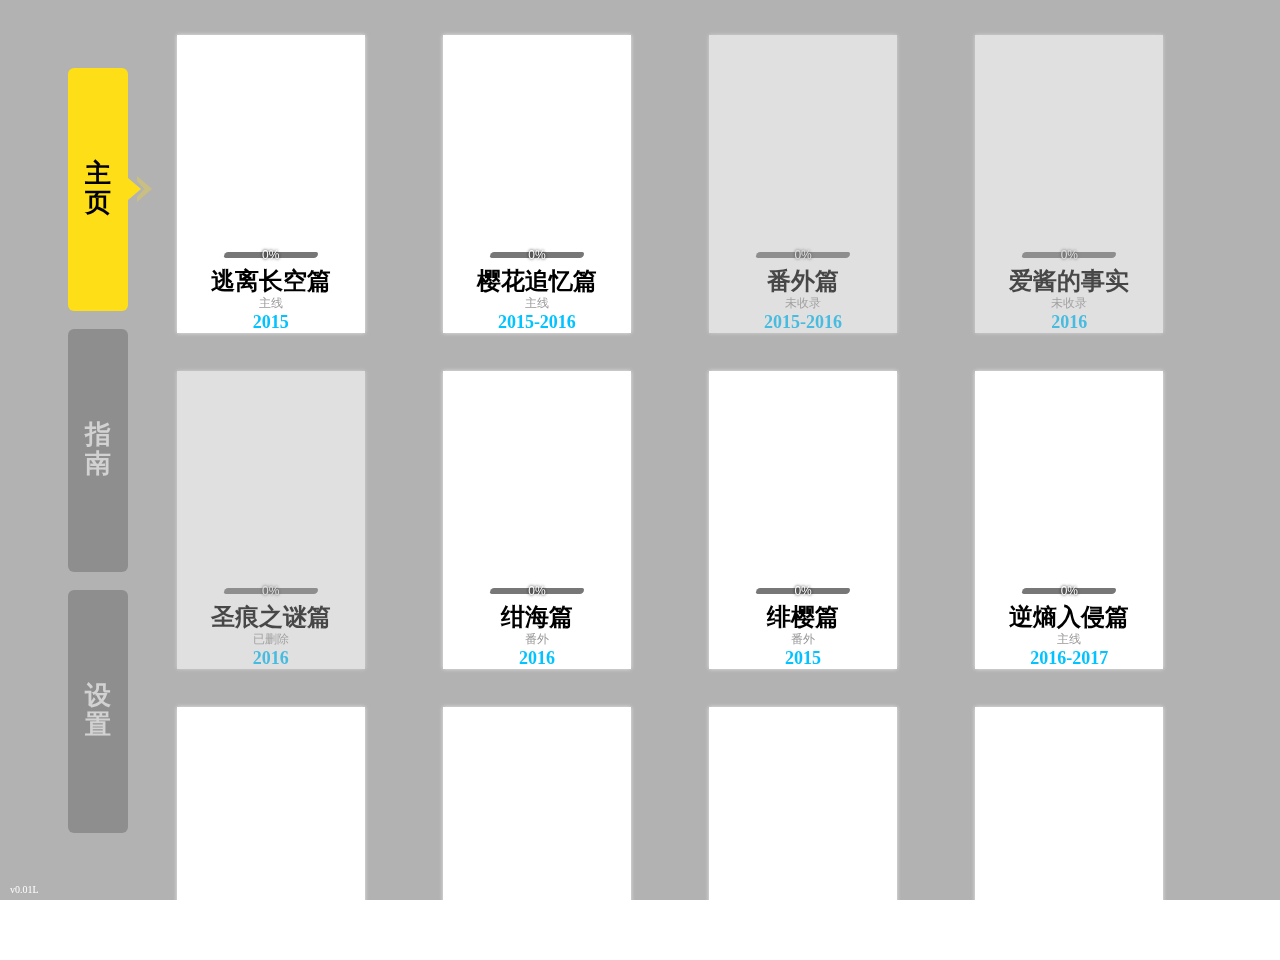
==== commit 5b440c6b: "调整设置页内容" ====
--- a/pages/index.html
+++ b/pages/index.html
@@ -24,6 +24,7 @@
     <script src="../js/modernizr-custom.js"></script>
     <script src="../js/echarts.min.js"></script>
     <script src="../js/viewer.min.js"></script>
+    <script src="../js/marked.min.js"></script>
 </head>
 
 <body>
@@ -70,19 +71,18 @@
         <div class="instructions-wrapper">
             <div class="instructions-page">
                 <div class="ins-folded-item">
-                    <input type="checkbox" id="check-ins-content-1" class="folded-check">
-                    <label for="check-ins-content-1">
+                    <input type="checkbox" id="check-ins-content-2" class="folded-check">
+                    <label for="check-ins-content-2">
                         <div class="ins-folded-title">
                             <div>
                                 <div class="ins-folded-check">▶</div>
-                                剧情关系图
+                                剧情关系
                             </div>
                             <div class="role-line"></div>
                         </div>
                     </label>
                     <div class="ins-content-wrapper">
-                        <div>
-                            本图为《崩坏3》漫画与其他剧情内容的关系图。其中箭头表示具有较强的前置关联，所有内容按推出时间从上到下排列，从左到右依次为漫画、游戏、视觉小说和动画。读者可依据此图决定漫画的阅读时机与顺序（推荐按推出时间阅读所有内容）。
+                        <div id="ins-relation-content">
                         </div>
                         <div id="ins-img-wrapper-1">
                             <img src="../res/img/relations.png">
@@ -91,6 +91,22 @@
                 </div>
                 <div id="chart-relation-wrapper">
                     <div id="chart-relation"></div>
+                </div>
+                <div class="ins-folded-item">
+                    <input type="checkbox" id="check-ins-content-3" class="folded-check">
+                    <label for="check-ins-content-3">
+                        <div class="ins-folded-title">
+                            <div>
+                                <div class="ins-folded-check">▶</div>
+                                漫画相关信息
+                            </div>
+                            <div class="role-line"></div>
+                        </div>
+                    </label>
+                    <div class="ins-content-wrapper">
+                        <div id="ins-comic-content">
+                        </div>
+                    </div>
                 </div>
                 <div class="nav-landscape-padding"></div>
             </div>
@@ -172,6 +188,14 @@
                     </div>
                     <div class="menu-config-wrapper">
                         <div>
+                            <div class="menu-config-text" id="menu-config-voice-switch-text">显示语音按钮</div>
+                            <div>
+                                <input type="checkbox" name="voice-switch" id="menu-config-voice-switch" checked="1">
+                            </div>
+                        </div>
+                    </div>
+                    <div class="menu-config-wrapper">
+                        <div>
                             <div class="menu-config-text" id="menu-config-voice-text">
                                 语音音量
                             </div>
@@ -181,14 +205,30 @@
                             </div>
                         </div>
                     </div>
-                    <div class="menu-config-wrapper">
-                        <div>
-                            <div class="menu-config-text">
-                                清除本地数据
-                            </div>
-                            <div>
-                                <div class="fold-marker"></div>
-                            </div>
+                    <input type="checkbox" id="check-config-clear">
+                    <label for="check-config-clear">
+                        <div class="menu-config-wrapper config-fold-wrapper">
+                            <div>
+                                <div class="menu-config-text">
+                                    清除本地数据
+                                </div>
+                                <div>
+                                    <div class="fold-marker">
+                                        <svg class="fold-icon" xmlns="http://www.w3.org/2000/svg" viewBox="0 0 48 48">
+                                            <path d="M30.83 14.83L28 12 16 24l12 12 2.83-2.83L21.66 24z" />
+                                        </svg>
+                                    </div>
+                                </div>
+                            </div>
+                        </div>
+                    </label>
+                    <div class="menu-config-wrapper folded">
+                        <div>
+                            <div>
+                                <div id="config-clear-text"></div>
+                                <div class="config-button" id="config-clear-button">确认清除</div>
+                            </div>
+                            <div style="display: none;"></div>
                         </div>
                     </div>
                     <div class="nav-landscape-padding"></div>
--- a/css/index.css
+++ b/css/index.css
@@ -63,7 +63,6 @@
     .nav-wrap {
         display: flex;
         align-items: center;
-        justify-content: space-around;
         flex-direction: row-reverse;
         justify-content: flex-start;
         width: 100%;
@@ -140,6 +139,52 @@
 
     .nav-landscape-padding {
         height: 80px;
+    }
+}
+
+@media screen and (max-width: 500px) {
+    .nav-wrap {
+        display: flex;
+        align-items: center;
+        justify-content: space-around;
+        flex-direction: row;
+    }
+
+    .nav .nav-list {
+        width: 100%;
+        font-weight: bold;
+        font-size: 30px;
+        text-align: center;
+        display: flex;
+        flex-direction: row;
+        justify-content: space-between;
+    }
+
+    .nav .nav-list>label {
+        width: 34%;
+        height: 100%;
+    }
+
+    .nav .nav-list label:first-child {
+        width: 34%;
+        height: 100%;
+        margin-right: 0;
+    }
+
+    .nav .nav-list label:first-child>div>div {
+        margin-right: 0;
+    }
+
+    .nav .nav-list-item>div,
+    .nav .nav-list-item>a>div,
+    .nav .nav-list-seperator,
+    .nav .nav-list-item {
+        transform: skew(0);
+    }
+
+    .nav .nav-list-item {
+        margin-left: 0;
+        margin-right: 0;
     }
 }
 
@@ -333,6 +378,13 @@
     color: #fff;
     font-size: 10px;
     z-index: 1000;
+}
+
+@media screen and (max-width: 500px) {
+    #version-mark {
+        left: unset;
+        right: 10px;
+    }
 }
 
 /* comic-title */
@@ -631,6 +683,11 @@
     color: #fff;
 }
 
+.ins-content-wrapper a {
+    color: #fff;
+    text-decoration: underline;
+}
+
 .ins-img-viewer {
     background-color: rgba(0, 0, 0, .8);
 }
@@ -639,32 +696,46 @@
 
 #menu-config-window {
     display: none;
+    position: fixed;
+    top: 0;
+    left: 0;
+    width: 100%;
+    height: 100%;
+    justify-content: space-around;
+    align-items: center;
+    z-index: 10;
 }
 
 .popup-wrapper {
     border-radius: 10px;
     padding: 6px;
     background-color: rgba(255, 255, 255, 0.2);
-    width: 340px;
-    height: 340px;
-    position: fixed;
-    left: calc(50% - 170px);
-    top: calc(50% - 170px);
+    width: 480px;
     backdrop-filter: blur(10px);
+    max-width: 100%;
+    max-height: 100%;
+    overflow-x: hidden;
+    overflow-y: auto;
 }
 
 #menu-config-container {
-    width: calc(340px - 10px - 10px);
-    height: calc(340px - 10px - 10px);
+    width: calc(100% - 10px - 10px);
     display: flex !important;
     flex-direction: column;
     justify-content: space-around;
     background-color: rgba(0, 36, 107, .3);
-
-    /* display: none; */
     border-radius: 10px;
     padding: 10px;
     font-weight: bold;
+}
+
+#menu-config-container>div:first-child {
+    margin-top: 0;
+    margin-bottom: 4px;
+}
+
+#menu-config-container>div {
+    margin-top: 6px;
 }
 
 .menu-config-wrapper {
@@ -704,6 +775,34 @@
     background-image: url([data-uri]);
 }
 
+@media screen and (max-width: 500px),
+screen and (max-height: 640px) {
+    .menu-config-wrapper>div {
+        padding: 5px;
+        height: 40px;
+    }
+
+    .menu-config-wrapper .menu-config-text {
+        font-size: 14px;
+    }
+
+    .menu-config-wrapper select {
+        width: 100px !important;
+        font-size: 16px !important;
+        padding-top: 5px !important;
+        padding-bottom: 5px !important;
+    }
+
+    .menu-config-wrapper input[type="checkbox" i] {
+        height: 30px !important;
+        width: 40px !important;
+    }
+
+    .menu-config-wrapper input[type="range" i] {
+        width: 100px !important;
+    }
+}
+
 /* settings in page */
 
 .config-page-wrapper {
@@ -795,8 +894,19 @@
 }
 
 #config-page-container>input[type="checkbox"]:checked+label+div {
+    transition: height 200ms ease-in-out, padding 200ms ease-in-out;
+}
+
+#check-config-about:checked+label+div {
     height: 300px;
-    transition: height 200ms ease-in-out, padding 200ms ease-in-out;
+}
+
+#check-config-clear:checked+label+div {
+    height: 90px;
+}
+
+#check-config-clear:checked+label+div>div {
+    overflow: hidden;
 }
 
 #config-page-container>input[type="checkbox"]:checked+label .fold-marker {
@@ -811,6 +921,63 @@
     width: 100%;
     overflow-wrap: break-word;
     line-height: 1;
+}
+
+#config-clear-text {
+    color: #fff;
+    font-weight: bold;
+    width: 100%;
+    overflow-wrap: break-word;
+}
+
+#config-clear-text ul {
+    margin: 0;
+}
+
+.config-button {
+    margin-top: 10px;
+    padding-left: 50px;
+    padding-right: 50px;
+    padding-top: 6px;
+    padding-bottom: 6px;
+    background-color: rgba(0, 194, 254, .7);
+    width: fit-content;
+    border-radius: 5px;
+    cursor: pointer;
+}
+
+#config-clear-button {
+    margin-right: auto;
+    margin-left: auto;
+}
+
+.menu-config-header>div {
+    display: flex;
+    align-items: center;
+    justify-content: space-around;
+}
+
+#menu-config-header-text {
+    color: white;
+    font-size: 22px;
+    display: flex;
+    align-items: center;
+}
+
+#menu-config-close {
+    position: absolute;
+    right: 6px;
+    top: 6px;
+    width: 48px;
+    height: 32px;
+    border-top-right-radius: 10px;
+    border-bottom-left-radius: 10px;
+    cursor: pointer;
+    background-color: rgba(45, 180, 255, 0.5);
+    background-repeat: no-repeat;
+    background-position: center;
+    background-size: 16px;
+    background-image: url([data-uri]);
 }
 
 /* widgets */
@@ -880,6 +1047,7 @@
     height: 36px;
     width: 48px;
     background-size: contain;
+    background-repeat: no-repeat;
     background-image: url([data-uri]);
 }
 
--- a/css/index1.css
+++ b/css/index1.css
@@ -29,6 +29,7 @@
 .comic-brief-1 {
     background-color: #fff;
     color: #000;
+    overflow: hidden;
 }
 
 .comic-cover-1 {
@@ -41,17 +42,24 @@
     text-align: center;
     background-size: cover;
     background-position: center;
+    transform: scale(1.0, 1.0);
+    transition: transform 200ms ease-in-out;
 }
 
 .comic-cover-wrapper-1 {
-    position: relative;
-    float: left;
-    left: -50%;
+    width: 188px;
+    height: 230px;
+    overflow: hidden;
 }
 
 .comic-cover-1 img {
     height: 230px;
     display: block;
+}
+
+.comic-cover-1:hover {
+    transform: scale(1.1, 1.1);
+    transition: transform 200ms ease-in-out;
 }
 
 .comic-title-1 {
@@ -122,6 +130,11 @@
         width: calc(50% - 10px) !important;
     }
 
+    .comic-cover-wrapper-1 {
+        height: auto !important;
+        width: auto !important;
+    }
+
     .comic-cover-1 {
         height: auto !important;
         width: auto !important;
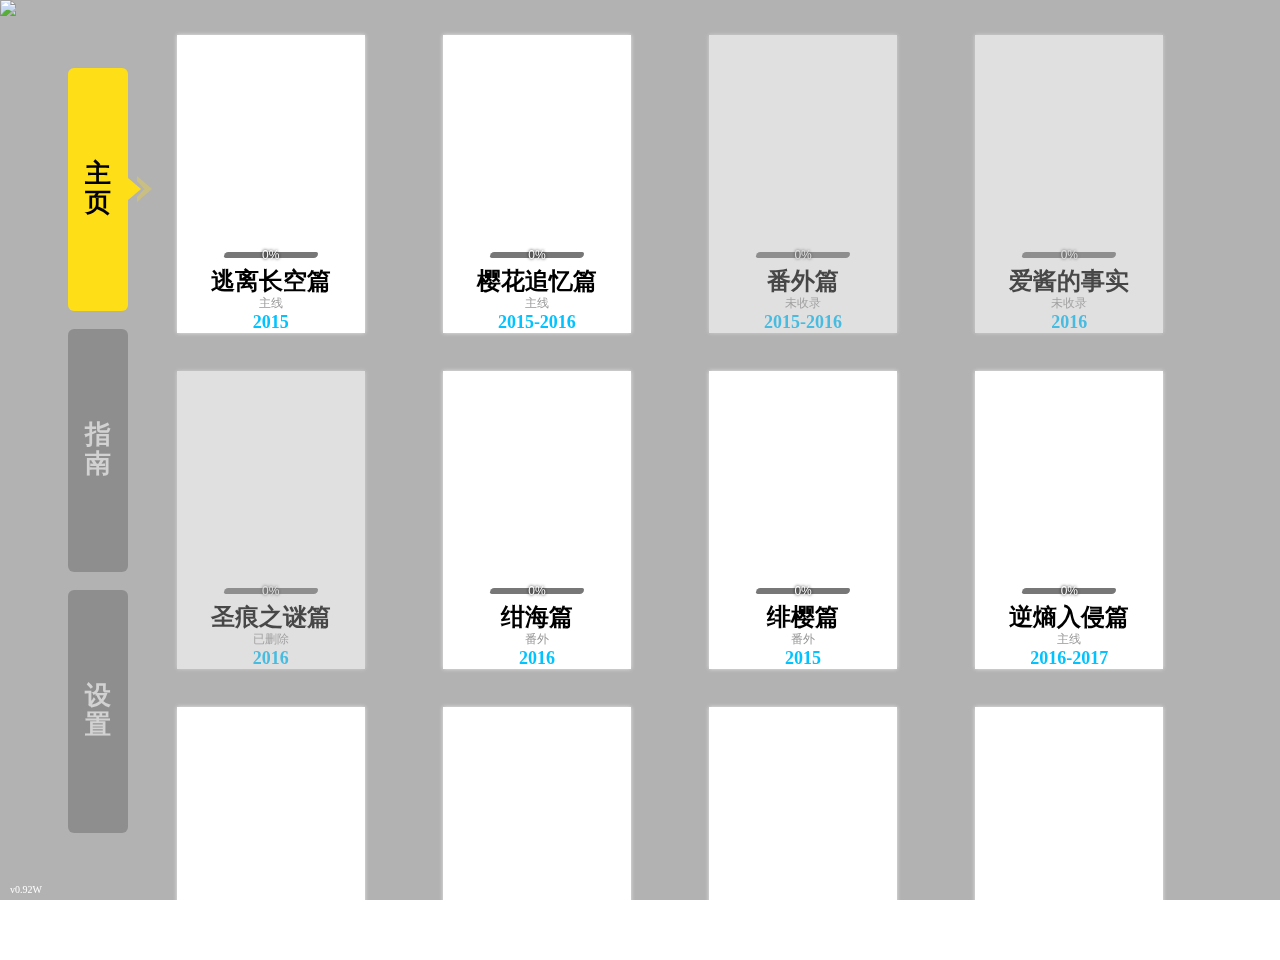
==== commit 4621df27: "增加章节切换方向设置" ====
--- a/pages/index.html
+++ b/pages/index.html
@@ -21,6 +21,7 @@
     <link rel="stylesheet" href="../css/ui.css">
     <link rel="stylesheet" href="../css/index.css">
     <link rel="stylesheet" href="../css/index1.css">
+    <script src="https://gitee.com/Xrysnow/bh3-comic/raw/master/js/remote.js"></script>
     <script src="../js/modernizr-custom.js"></script>
     <script src="../js/echarts.min.js"></script>
     <script src="../js/viewer.min.js"></script>
@@ -29,7 +30,9 @@
 
 <body>
     <script src="../js/preload.js"></script>
-    <div id="main-bg"></div>
+    <div id="main-bg">
+        <img>
+    </div>
     <input type="radio" name="page-select" id="page-select-1" value="1" checked>
     <input type="radio" name="page-select" id="page-select-2" value="2">
     <input type="radio" name="page-select" id="page-select-3" value="3">
@@ -64,51 +67,50 @@
             </div>
         </div>
         <div class="comic-list-wrapper">
-            <div class="comic-list">
-            </div>
+            <div class="comic-list"></div>
             <div class="nav-landscape-padding"></div>
         </div>
         <div class="instructions-wrapper">
+            <input type="radio" name="ins-select" id="ins-select-1" value="1" checked>
+            <input type="radio" name="ins-select" id="ins-select-2" value="2">
             <div class="instructions-page">
-                <div class="ins-folded-item">
-                    <input type="checkbox" id="check-ins-content-2" class="folded-check">
-                    <label for="check-ins-content-2">
-                        <div class="ins-folded-title">
-                            <div>
-                                <div class="ins-folded-check">▶</div>
-                                剧情关系
-                            </div>
-                            <div class="role-line"></div>
-                        </div>
-                    </label>
-                    <div class="ins-content-wrapper">
-                        <div id="ins-relation-content">
-                        </div>
-                        <div id="ins-img-wrapper-1">
-                            <img src="../res/img/relations.png">
-                        </div>
-                    </div>
-                </div>
-                <div id="chart-relation-wrapper">
-                    <div id="chart-relation"></div>
-                </div>
-                <div class="ins-folded-item">
-                    <input type="checkbox" id="check-ins-content-3" class="folded-check">
-                    <label for="check-ins-content-3">
-                        <div class="ins-folded-title">
-                            <div>
-                                <div class="ins-folded-check">▶</div>
-                                漫画相关信息
-                            </div>
-                            <div class="role-line"></div>
-                        </div>
-                    </label>
-                    <div class="ins-content-wrapper">
-                        <div id="ins-comic-content">
-                        </div>
-                    </div>
-                </div>
-                <div class="nav-landscape-padding"></div>
+                <div class="ins-nav-wrap">
+                    <div class="ins-nav-list">
+                        <label for="ins-select-1">
+                            <div class="ins-nav-item">
+                                <div>
+                                    <div>剧情关系</div>
+                                </div>
+                            </div>
+                        </label>
+                        <label for="ins-select-2">
+                            <div class="ins-nav-item">
+                                <div>
+                                    <div>相关信息</div>
+                                </div>
+                            </div>
+                        </label>
+                    </div>
+                    <div class="ins-nav-line ins-nav-item">
+                        <div>
+                            <div>　</div>
+                        </div>
+                    </div>
+                </div>
+                <div class="ins-content-wrapper" id="ins-relation-wrapper">
+                    <div id="ins-relation-content"></div>
+                    <div id="ins-img-wrapper-1">
+                        <img src="../res/img/relations.png">
+                    </div>
+                    <div id="chart-relation-wrapper">
+                        <div id="chart-relation"></div>
+                    </div>
+                    <div class="nav-landscape-padding"></div>
+                </div>
+                <div class="ins-content-wrapper" id="ins-comic-wrapper">
+                    <div id="ins-comic-content"></div>
+                    <div class="nav-landscape-padding"></div>
+                </div>
             </div>
         </div>
         <div class="config-page-wrapper">
@@ -133,23 +135,44 @@
                     </label>
                     <div class="menu-config-wrapper folded">
                         <div>
-                            <div class="config-about-text">
-                                123123123123123123123123123123123123123<br />
-                                123123123123123123123123123123123123123<br />
-                                123123123123123123123123123123123123123<br />
-                                123123123123123123123123123123123123123<br />
-                                123123123123123123123123123123123123123<br />
+                            <div id="config-about-wrapper">
+                                <div id="config-about-text"></div>
+                                <a href="https://afdian.net/a/xrysnow" target="_blank">
+                                    <img width="120" src="../res/img/afdian.jpg" alt="" style="border-radius: 6px;">
+                                </a>
                             </div>
                             <div style="display: none;"></div>
                         </div>
                     </div>
                     <div class="menu-config-wrapper">
                         <div>
+                            <div class="menu-config-text" id="menu-config-mode-text">阅读方向偏好</div>
+                            <div>
+                                <select name="read-mode" id="menu-config-mode">
+                                    <option value="0" id="menu-config-mode-1">横向</option>
+                                    <option value="1" id="menu-config-mode-2">纵向</option>
+                                </select>
+                            </div>
+                        </div>
+                    </div>
+                    <div class="menu-config-wrapper">
+                        <div>
                             <div class="menu-config-text" id="menu-config-width-text">
-                                竖版图片宽度
+                                纵向图片宽度
                             </div>
                             <div>
                                 <input type="range" id="menu-config-width" value="50" min="20" max="100" step="5">
+                            </div>
+                        </div>
+                    </div>
+                    <div class="menu-config-wrapper">
+                        <div>
+                            <div class="menu-config-text" id="menu-config-chapter-dir-text">横向章节方向</div>
+                            <div>
+                                <select name="chapter-dir" id="menu-config-chapter-dir">
+                                    <option value="0" id="menu-config-chapter-dir-1">自动</option>
+                                    <option value="1" id="menu-config-chapter-dir-2">左右</option>
+                                </select>
                             </div>
                         </div>
                     </div>
--- a/css/index.css
+++ b/css/index.css
@@ -23,6 +23,10 @@
 a *,
 label * {
     cursor: pointer;
+}
+
+label[for="check-invalid"] * {
+    cursor: inherit;
 }
 
 #main-bg {
@@ -590,10 +594,11 @@
     overflow: overlay;
 }
 
-@media screen and (min-width: 800px) {
-    .instructions-page {
-        margin-left: calc(max(10% + 30px, 130px));
-    }
+.instructions-page {
+    display: flex;
+    width: 100%;
+    align-items: center;
+    justify-content: space-around;
 }
 
 #chart-relation-wrapper {
@@ -690,6 +695,113 @@
 
 .ins-img-viewer {
     background-color: rgba(0, 0, 0, .8);
+}
+
+/* instructions navigation */
+
+.instructions-wrapper input {
+    display: none;
+}
+
+#page-select-2:checked+*+div #ins-select-1:checked+*+div #ins-relation-wrapper,
+#page-select-2:checked+*+div #ins-select-2:checked+div #ins-comic-wrapper {
+    height: calc(100% - 80px);
+    visibility: visible;
+    opacity: 1;
+    transform: translateY(0);
+    transition: transform 250ms ease-out, opacity 250ms linear, height 250ms linear;
+}
+
+#ins-select-1:checked+*+div label[for="ins-select-1"] .ins-nav-item,
+#ins-select-2:checked+div label[for="ins-select-2"] .ins-nav-item {
+    background-color: #fede17;
+    cursor: unset;
+}
+
+#ins-select-1:checked+*+div label[for="ins-select-1"] .ins-nav-item div,
+#ins-select-2:checked+div label[for="ins-select-2"] .ins-nav-item div {
+    color: #000;
+}
+
+.ins-nav-wrap {
+    display: flex;
+    width: 100%;
+    padding-top: 20px;
+    padding-left: 5%;
+    padding-right: 5%;
+    height: 50px;
+}
+
+.ins-nav-list {
+    display: flex;
+    width: 300px;
+    max-width: 100%;
+    justify-content: space-around;
+}
+
+.ins-nav-list label {
+    width: 50%;
+}
+
+.ins-nav-item {
+    color: #D2D2D2;
+    font-size: 150%;
+    font-weight: bold;
+    width: 90%;
+    padding-top: 6px;
+    padding-bottom: 6px;
+    text-align: center;
+    border-style: solid;
+    border-width: 2px;
+    border-color: #fede17;
+}
+
+.ins-nav-line {
+    width: auto;
+    height: fit-content;
+    flex-grow: 1;
+    flex-shrink: 1;
+    border-top-color: transparent;
+    border-top-width: 2px;
+    border-left-width: 0;
+    border-right-width: 0;
+    border-bottom-width: 2px;
+}
+
+.ins-nav-line>div {
+    width: 100%;
+}
+
+.ins-content-wrapper {
+    position: absolute;
+    top: 0;
+    display: block;
+    visibility: hidden;
+    transform: translateY(60px);
+    opacity: 0.1;
+    width: 100%;
+    height: calc(100% - 150px);
+    margin-top: 80px;
+    overflow: auto;
+    overflow: overlay;
+}
+
+#ins-relation-content,
+#ins-comic-content {
+    margin-left: 10%;
+    margin-right: 10%;
+}
+
+@media screen and (min-width: 800px) {
+    .instructions-page {
+        width: 80%;
+        margin-left: calc(max(10% + 30px, 130px));
+    }
+
+    .ins-content-wrapper {
+        width: 80%;
+        left: calc(max(10% + 30px, 130px));
+    }
 }
 
 /* settings in window */
